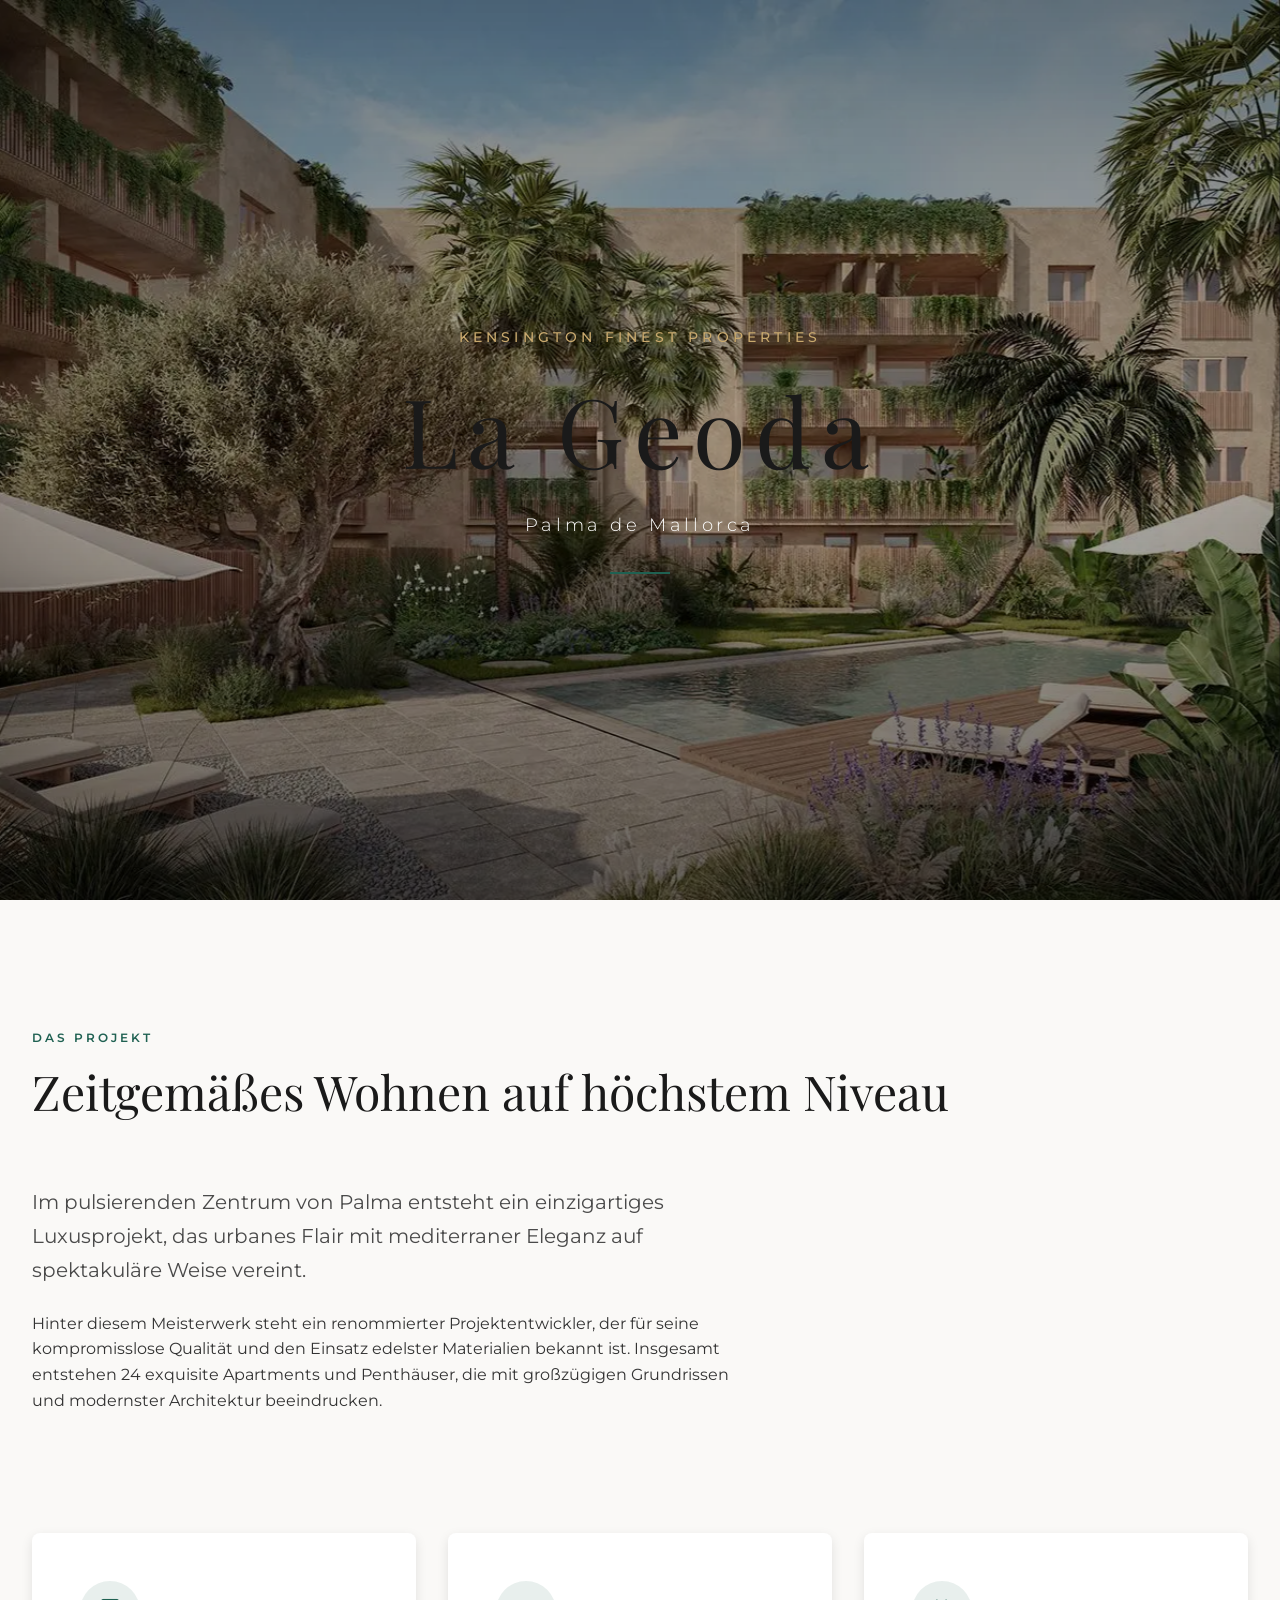
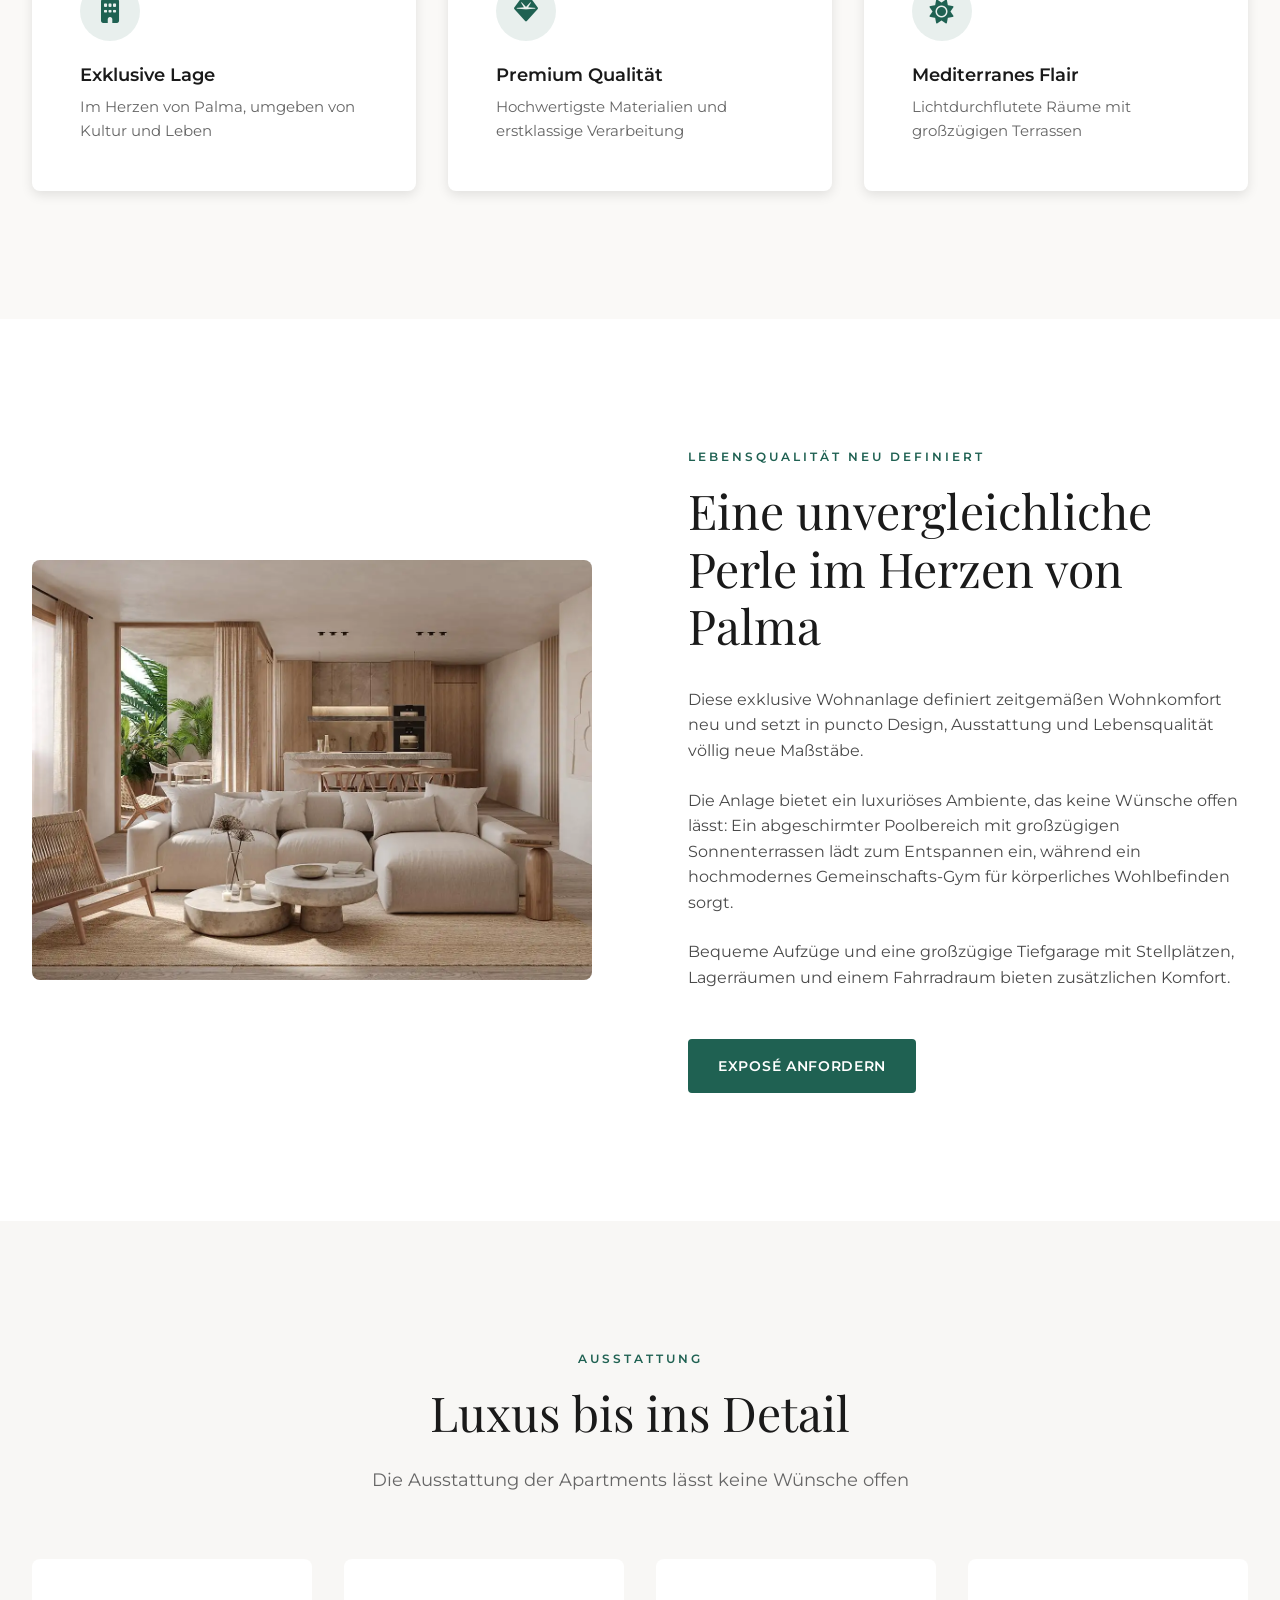
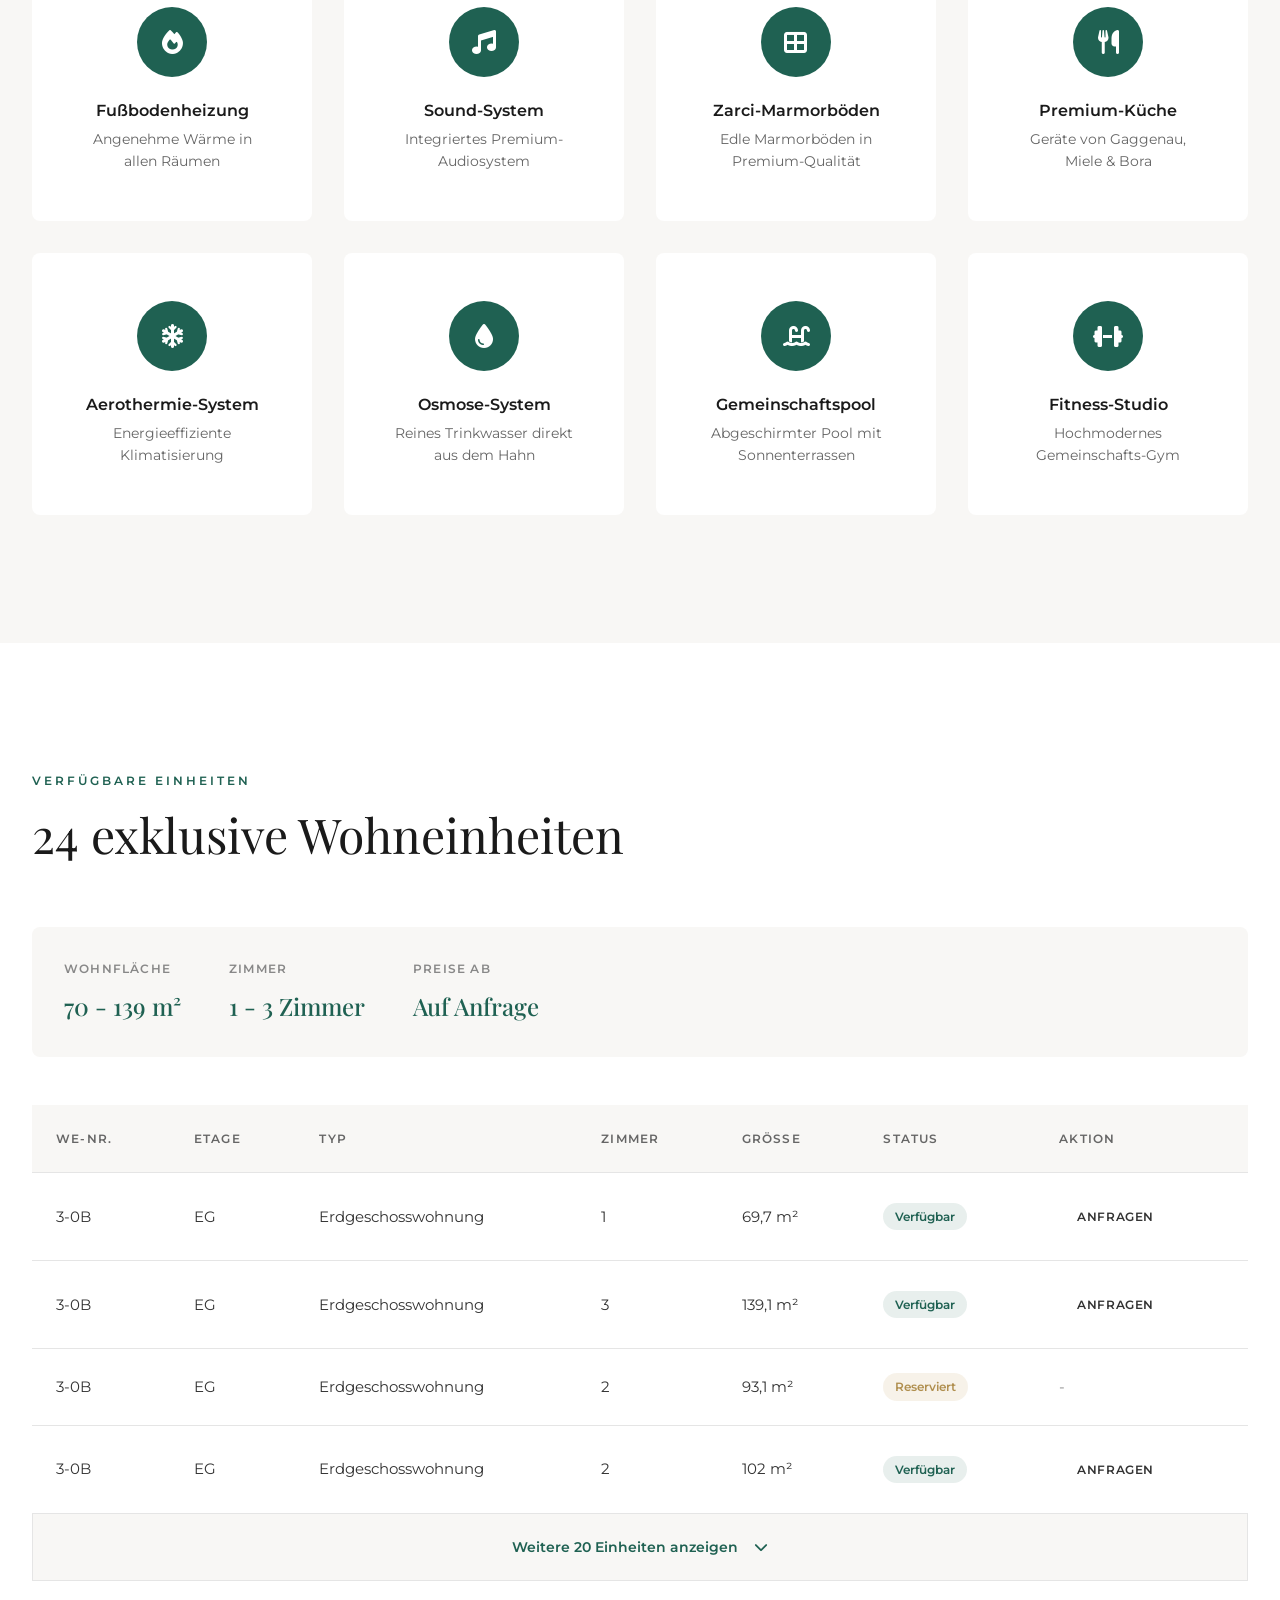
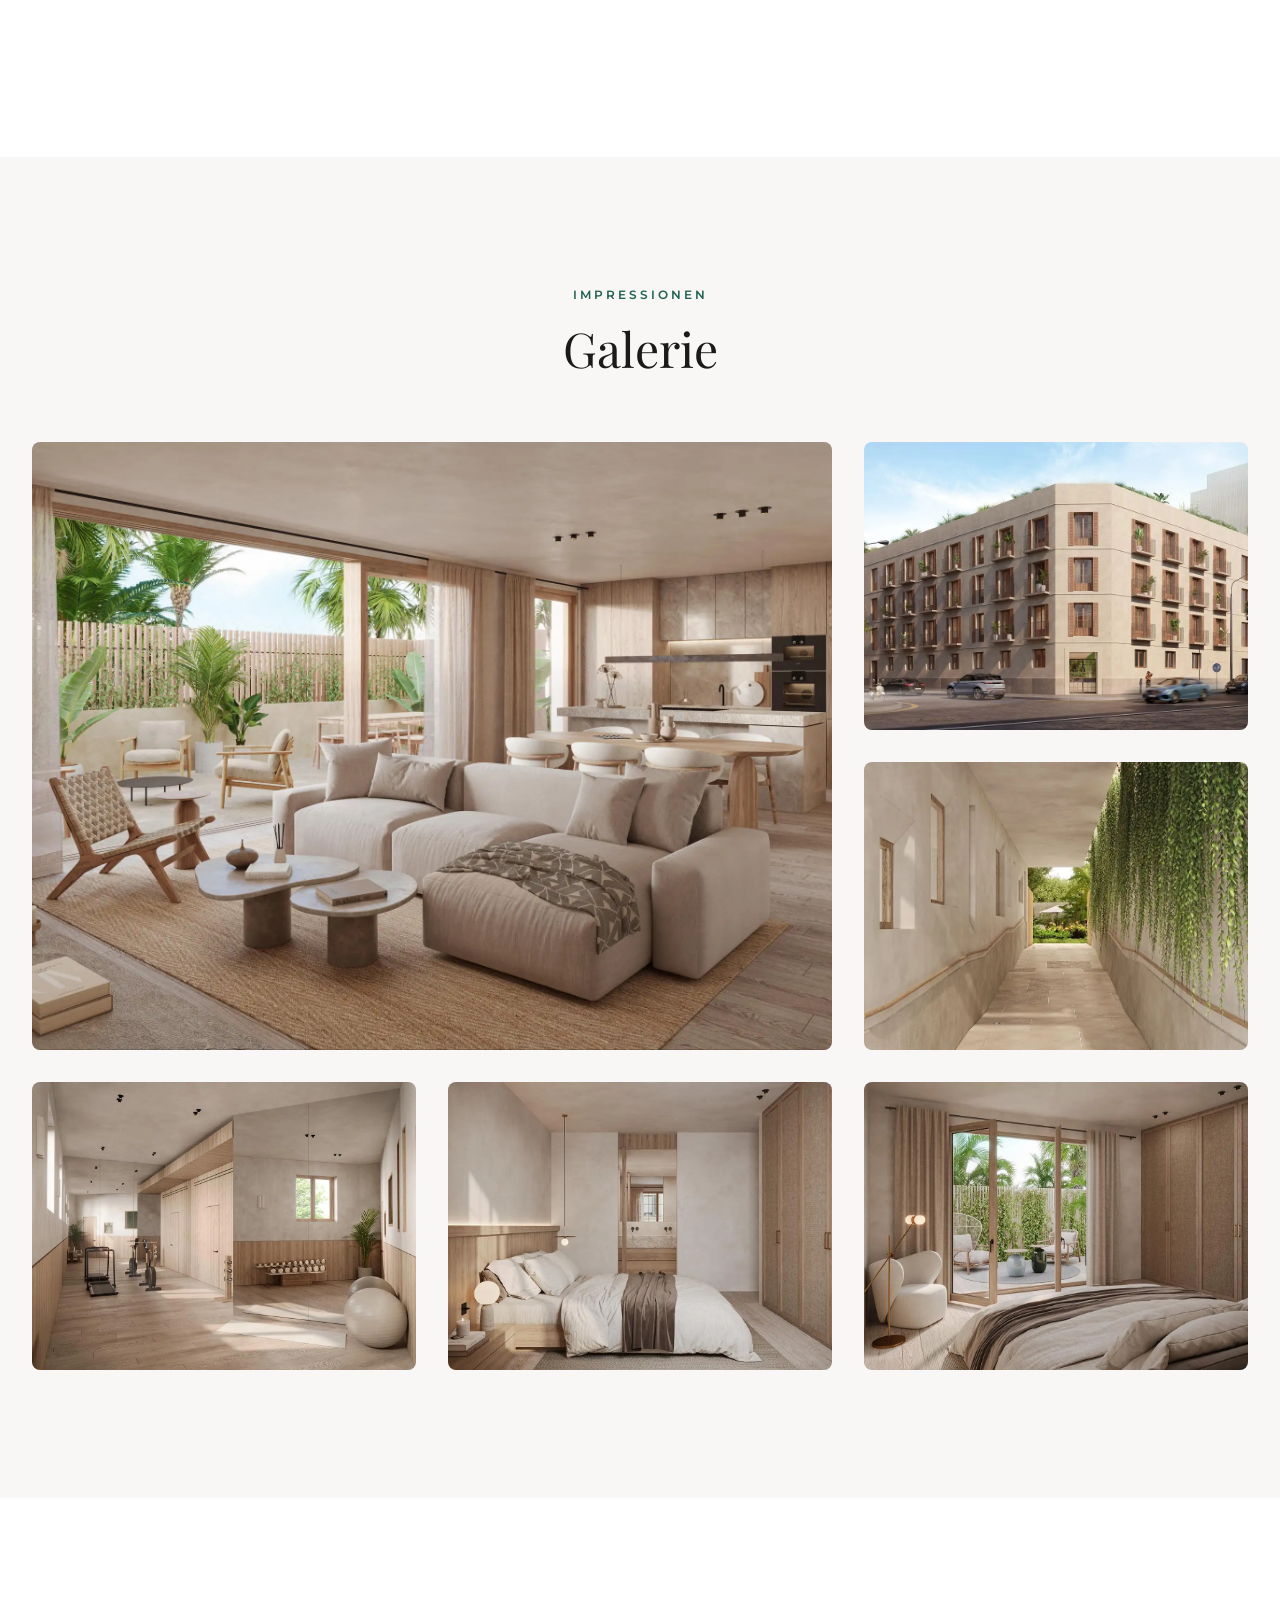
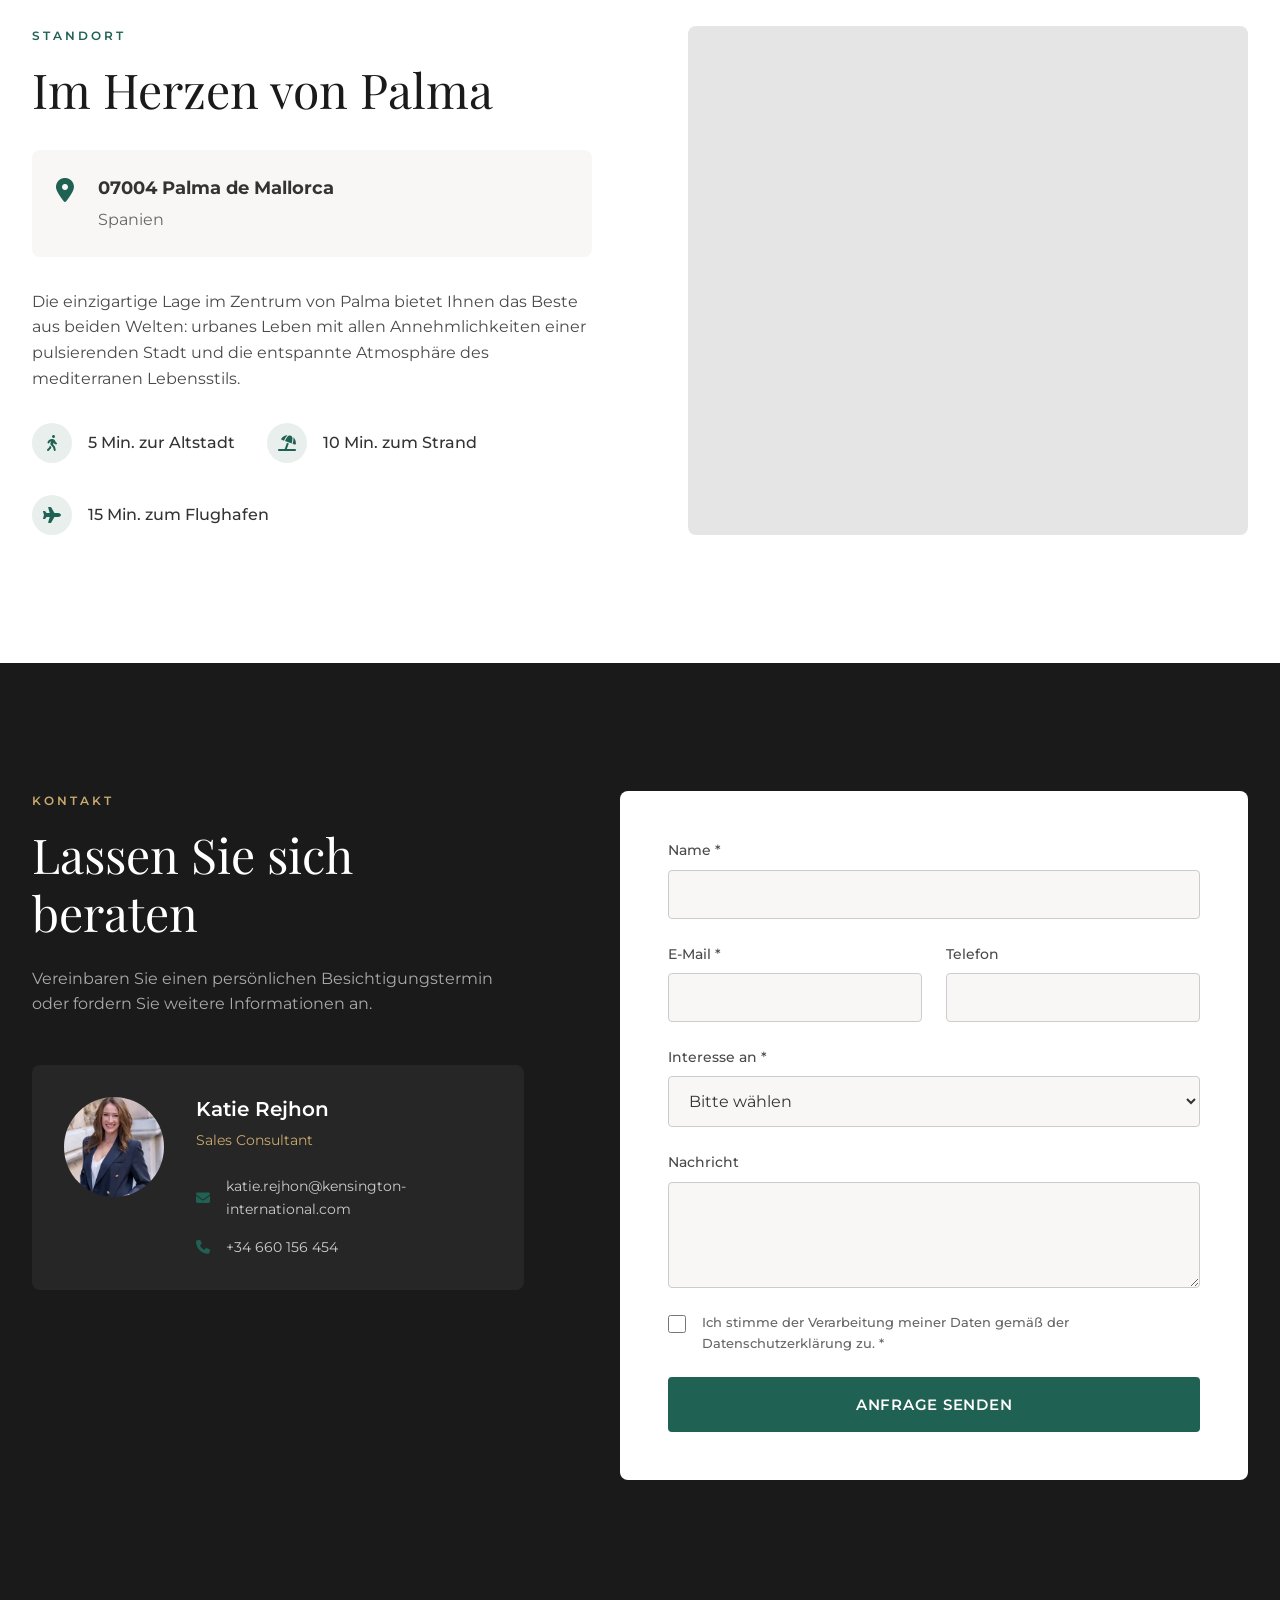
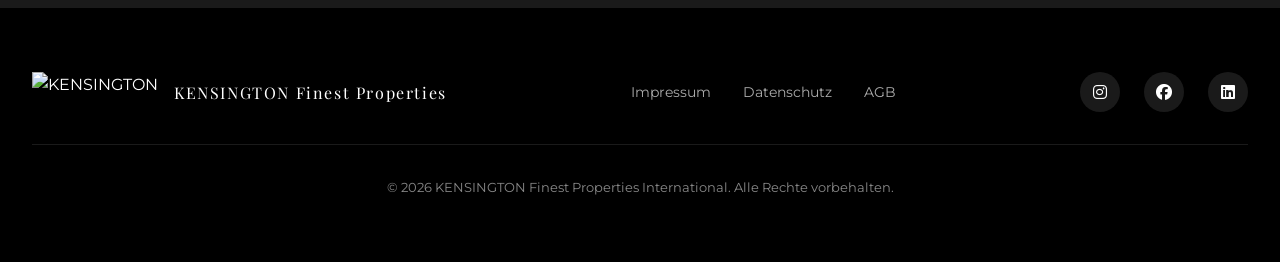
==== Templates/V1/index.html @ 3babe48f "Add .gitignore and landingpage templates - Add .gitignore for OS files, IDE settings, dependencies -" ====
<!DOCTYPE html>
<html lang="de">
<head>
    <meta charset="UTF-8">
    <meta name="viewport" content="width=device-width, initial-scale=1.0">
    <title>La Geoda | Luxus-Apartments in Palma - KENSINGTON Finest Properties</title>
    <meta name="description" content="Luxus-Apartment in exklusiver Neubauanlage - die verborgene Perle im Herzen von Palma. 24 exquisite Apartments und Penthäuser.">

    <!-- Fonts -->
    <link rel="preconnect" href="https://fonts.googleapis.com">
    <link rel="preconnect" href="https://fonts.gstatic.com" crossorigin>
    <link href="https://fonts.googleapis.com/css2?family=Playfair+Display:wght@400;500;600;700&family=Montserrat:wght@300;400;500;600;700&display=swap" rel="stylesheet">

    <!-- Icons -->
    <link rel="stylesheet" href="https://cdnjs.cloudflare.com/ajax/libs/font-awesome/6.4.0/css/all.min.css">

    <!-- Styles -->
    <link rel="stylesheet" href="assets/css/style.css">
</head>
<body>

    <!-- Splash Screen -->
    <div id="splash-screen" class="splash-screen">
        <div class="splash-content">
            <div class="splash-logo">
                <img src="assets/images/574e9e08-aa36-4155-af76-23bbbb8c76b6.webp" alt="La Geoda" class="splash-bg">
                <div class="splash-overlay"></div>
                <div class="splash-text">
                    <span class="splash-subtitle">KENSINGTON Finest Properties</span>
                    <h1 class="splash-title">La Geoda</h1>
                    <span class="splash-location">Palma de Mallorca</span>
                    <div class="splash-line"></div>
                </div>
            </div>
        </div>
    </div>

    <!-- Navigation -->
    <header class="header" id="header">
        <div class="header-inner">
            <div class="container">
                <div class="header-content">
                    <div class="logo">
                        <a href="#">
                            <img src="assets/images/logo.png" alt="KENSINGTON">
                        </a>
                    </div>
                    <nav class="nav-desktop">
                        <ul>
                            <li><a href="#das-projekt" class="nav-link">Das Projekt</a></li>
                            <li><a href="#beschreibung" class="nav-link">Beschreibung</a></li>
                            <li><a href="#ausstattung" class="nav-link">Ausstattung</a></li>
                            <li><a href="#einheiten" class="nav-link">Einheiten</a></li>
                            <li><a href="#galerie" class="nav-link">Galerie</a></li>
                            <li><a href="#lage" class="nav-link">Lage</a></li>
                        </ul>
                    </nav>
                    <div class="header-actions">
                        <a href="#kontakt" class="btn btn-primary">Kontakt aufnehmen</a>
                        <button class="menu-toggle" id="menu-toggle">
                            <span></span>
                            <span></span>
                        </button>
                    </div>
                </div>
            </div>
        </div>
    </header>

    <!-- Mobile Navigation -->
    <div class="nav-mobile" id="nav-mobile">
        <div class="nav-mobile-inner">
            <ul>
                <li><a href="#das-projekt" class="nav-link">Das Projekt</a></li>
                <li><a href="#beschreibung" class="nav-link">Beschreibung</a></li>
                <li><a href="#ausstattung" class="nav-link">Ausstattung</a></li>
                <li><a href="#einheiten" class="nav-link">Einheiten</a></li>
                <li><a href="#galerie" class="nav-link">Galerie</a></li>
                <li><a href="#lage" class="nav-link">Lage</a></li>
                <li><a href="#kontakt" class="nav-link btn-mobile">Kontakt aufnehmen</a></li>
            </ul>
        </div>
    </div>

    <!-- Hero Section -->
    <section class="hero" id="hero">
        <div class="hero-media">
            <img src="assets/images/574e9e08-aa36-4155-af76-23bbbb8c76b6.webp" alt="La Geoda Palma">
            <div class="hero-overlay"></div>
        </div>
        <div class="hero-content">
            <div class="container">
                <div class="hero-text">
                    <span class="hero-pretitle">Exklusive Neubauanlage</span>
                    <h1 class="hero-title">Luxus-Apartments im Herzen von Palma</h1>
                    <p class="hero-subtitle">Die verborgene Perle - 24 exquisite Wohneinheiten mit mediterranem Flair</p>
                    <div class="hero-stats">
                        <div class="stat">
                            <span class="stat-number">24</span>
                            <span class="stat-label">Einheiten</span>
                        </div>
                        <div class="stat">
                            <span class="stat-number">70-139</span>
                            <span class="stat-label">m² Wohnfläche</span>
                        </div>
                        <div class="stat">
                            <span class="stat-number">1-3</span>
                            <span class="stat-label">Zimmer</span>
                        </div>
                        <div class="stat">
                            <span class="stat-number">2026</span>
                            <span class="stat-label">Fertigstellung</span>
                        </div>
                    </div>
                    <div class="hero-cta">
                        <a href="#kontakt" class="btn btn-primary btn-large">Besichtigung anfragen</a>
                        <a href="#das-projekt" class="btn btn-outline btn-large">Mehr erfahren</a>
                    </div>
                </div>
            </div>
        </div>
        <div class="hero-scroll">
            <a href="#das-projekt">
                <span>Entdecken</span>
                <i class="fas fa-chevron-down"></i>
            </a>
        </div>
    </section>

    <!-- Main Content -->
    <main class="main">

        <!-- Das Projekt Section -->
        <section class="section section-project" id="das-projekt">
            <div class="container">
                <div class="section-header">
                    <span class="section-pretitle">Das Projekt</span>
                    <h2 class="section-title">Zeitgemäßes Wohnen auf höchstem Niveau</h2>
                </div>
                <div class="project-content">
                    <div class="project-text">
                        <p class="lead">Im pulsierenden Zentrum von Palma entsteht ein einzigartiges Luxusprojekt, das urbanes Flair mit mediterraner Eleganz auf spektakuläre Weise vereint.</p>
                        <p>Hinter diesem Meisterwerk steht ein renommierter Projektentwickler, der für seine kompromisslose Qualität und den Einsatz edelster Materialien bekannt ist. Insgesamt entstehen 24 exquisite Apartments und Penthäuser, die mit großzügigen Grundrissen und modernster Architektur beeindrucken.</p>
                    </div>
                    <div class="project-highlights">
                        <div class="highlight-card">
                            <div class="highlight-icon">
                                <i class="fas fa-building"></i>
                            </div>
                            <h3>Exklusive Lage</h3>
                            <p>Im Herzen von Palma, umgeben von Kultur und Leben</p>
                        </div>
                        <div class="highlight-card">
                            <div class="highlight-icon">
                                <i class="fas fa-gem"></i>
                            </div>
                            <h3>Premium Qualität</h3>
                            <p>Hochwertigste Materialien und erstklassige Verarbeitung</p>
                        </div>
                        <div class="highlight-card">
                            <div class="highlight-icon">
                                <i class="fas fa-sun"></i>
                            </div>
                            <h3>Mediterranes Flair</h3>
                            <p>Lichtdurchflutete Räume mit großzügigen Terrassen</p>
                        </div>
                    </div>
                </div>
            </div>
        </section>

        <!-- Beschreibung Section -->
        <section class="section section-description" id="beschreibung">
            <div class="container">
                <div class="description-grid">
                    <div class="description-image">
                        <img src="assets/images/96c79575-a2bd-4310-ae76-8cce0d395b23.webp" alt="La Geoda Interior">
                    </div>
                    <div class="description-content">
                        <span class="section-pretitle">Lebensqualität neu definiert</span>
                        <h2 class="section-title">Eine unvergleichliche Perle im Herzen von Palma</h2>
                        <div class="description-text">
                            <p>Diese exklusive Wohnanlage definiert zeitgemäßen Wohnkomfort neu und setzt in puncto Design, Ausstattung und Lebensqualität völlig neue Maßstäbe.</p>
                            <p>Die Anlage bietet ein luxuriöses Ambiente, das keine Wünsche offen lässt: Ein abgeschirmter Poolbereich mit großzügigen Sonnenterrassen lädt zum Entspannen ein, während ein hochmodernes Gemeinschafts-Gym für körperliches Wohlbefinden sorgt.</p>
                            <p>Bequeme Aufzüge und eine großzügige Tiefgarage mit Stellplätzen, Lagerräumen und einem Fahrradraum bieten zusätzlichen Komfort.</p>
                        </div>
                        <div class="description-cta">
                            <a href="#kontakt" class="btn btn-primary">Exposé anfordern</a>
                        </div>
                    </div>
                </div>
            </div>
        </section>

        <!-- Ausstattung Section -->
        <section class="section section-features" id="ausstattung">
            <div class="container">
                <div class="section-header section-header-center">
                    <span class="section-pretitle">Ausstattung</span>
                    <h2 class="section-title">Luxus bis ins Detail</h2>
                    <p class="section-subtitle">Die Ausstattung der Apartments lässt keine Wünsche offen</p>
                </div>
                <div class="features-grid">
                    <div class="feature-item">
                        <div class="feature-icon">
                            <i class="fas fa-fire"></i>
                        </div>
                        <h3>Fußbodenheizung</h3>
                        <p>Angenehme Wärme in allen Räumen</p>
                    </div>
                    <div class="feature-item">
                        <div class="feature-icon">
                            <i class="fas fa-music"></i>
                        </div>
                        <h3>Sound-System</h3>
                        <p>Integriertes Premium-Audiosystem</p>
                    </div>
                    <div class="feature-item">
                        <div class="feature-icon">
                            <i class="fas fa-th-large"></i>
                        </div>
                        <h3>Zarci-Marmorböden</h3>
                        <p>Edle Marmorböden in Premium-Qualität</p>
                    </div>
                    <div class="feature-item">
                        <div class="feature-icon">
                            <i class="fas fa-utensils"></i>
                        </div>
                        <h3>Premium-Küche</h3>
                        <p>Geräte von Gaggenau, Miele & Bora</p>
                    </div>
                    <div class="feature-item">
                        <div class="feature-icon">
                            <i class="fas fa-snowflake"></i>
                        </div>
                        <h3>Aerothermie-System</h3>
                        <p>Energieeffiziente Klimatisierung</p>
                    </div>
                    <div class="feature-item">
                        <div class="feature-icon">
                            <i class="fas fa-tint"></i>
                        </div>
                        <h3>Osmose-System</h3>
                        <p>Reines Trinkwasser direkt aus dem Hahn</p>
                    </div>
                    <div class="feature-item">
                        <div class="feature-icon">
                            <i class="fas fa-swimming-pool"></i>
                        </div>
                        <h3>Gemeinschaftspool</h3>
                        <p>Abgeschirmter Pool mit Sonnenterrassen</p>
                    </div>
                    <div class="feature-item">
                        <div class="feature-icon">
                            <i class="fas fa-dumbbell"></i>
                        </div>
                        <h3>Fitness-Studio</h3>
                        <p>Hochmodernes Gemeinschafts-Gym</p>
                    </div>
                </div>
            </div>
        </section>

        <!-- Einheiten Section -->
        <section class="section section-units" id="einheiten">
            <div class="container">
                <div class="section-header">
                    <span class="section-pretitle">Verfügbare Einheiten</span>
                    <h2 class="section-title">24 exklusive Wohneinheiten</h2>
                </div>
                <div class="units-info">
                    <div class="units-summary">
                        <div class="summary-item">
                            <span class="summary-label">Wohnfläche</span>
                            <span class="summary-value">70 - 139 m²</span>
                        </div>
                        <div class="summary-item">
                            <span class="summary-label">Zimmer</span>
                            <span class="summary-value">1 - 3 Zimmer</span>
                        </div>
                        <div class="summary-item">
                            <span class="summary-label">Preise ab</span>
                            <span class="summary-value">Auf Anfrage</span>
                        </div>
                    </div>
                </div>
                <div class="units-table-wrapper">
                    <table class="units-table">
                        <thead>
                            <tr>
                                <th>WE-Nr.</th>
                                <th>Etage</th>
                                <th>Typ</th>
                                <th>Zimmer</th>
                                <th>Größe</th>
                                <th>Status</th>
                                <th>Aktion</th>
                            </tr>
                        </thead>
                        <tbody>
                            <!-- Erste 4 Einheiten (immer sichtbar) -->
                            <tr>
                                <td data-label="WE-Nr.">3-0B</td>
                                <td data-label="Etage">EG</td>
                                <td data-label="Typ">Erdgeschosswohnung</td>
                                <td data-label="Zimmer">1</td>
                                <td data-label="Größe">69,7 m²</td>
                                <td data-label="Status"><span class="status status-available">Verfügbar</span></td>
                                <td><a href="#kontakt" class="btn btn-small">Anfragen</a></td>
                            </tr>
                            <tr>
                                <td data-label="WE-Nr.">3-0B</td>
                                <td data-label="Etage">EG</td>
                                <td data-label="Typ">Erdgeschosswohnung</td>
                                <td data-label="Zimmer">3</td>
                                <td data-label="Größe">139,1 m²</td>
                                <td data-label="Status"><span class="status status-available">Verfügbar</span></td>
                                <td><a href="#kontakt" class="btn btn-small">Anfragen</a></td>
                            </tr>
                            <tr>
                                <td data-label="WE-Nr.">3-0B</td>
                                <td data-label="Etage">EG</td>
                                <td data-label="Typ">Erdgeschosswohnung</td>
                                <td data-label="Zimmer">2</td>
                                <td data-label="Größe">93,1 m²</td>
                                <td data-label="Status"><span class="status status-reserved">Reserviert</span></td>
                                <td><span class="text-muted">-</span></td>
                            </tr>
                            <tr>
                                <td data-label="WE-Nr.">3-0B</td>
                                <td data-label="Etage">EG</td>
                                <td data-label="Typ">Erdgeschosswohnung</td>
                                <td data-label="Zimmer">2</td>
                                <td data-label="Größe">102 m²</td>
                                <td data-label="Status"><span class="status status-available">Verfügbar</span></td>
                                <td><a href="#kontakt" class="btn btn-small">Anfragen</a></td>
                            </tr>
                        </tbody>
                    </table>

                    <!-- Akkordeon Button -->
                    <button class="units-accordion-toggle" id="units-toggle">
                        <span class="toggle-text">Weitere 20 Einheiten anzeigen</span>
                        <i class="fas fa-chevron-down"></i>
                    </button>

                    <!-- Versteckte Einheiten -->
                    <div class="units-accordion-content" id="units-hidden">
                        <table class="units-table units-table-continued">
                            <tbody>
                                <tr>
                                    <td data-label="WE-Nr.">3-0B</td>
                                    <td data-label="Etage">EG</td>
                                    <td data-label="Typ">Erdgeschosswohnung</td>
                                    <td data-label="Zimmer">3</td>
                                    <td data-label="Größe">135,6 m²</td>
                                    <td data-label="Status"><span class="status status-reserved">Reserviert</span></td>
                                    <td><span class="text-muted">-</span></td>
                                </tr>
                                <!-- 1. Obergeschoss -->
                                <tr>
                                    <td data-label="WE-Nr.">2-1A</td>
                                    <td data-label="Etage">1. OG</td>
                                    <td data-label="Typ">Etagenwohnung</td>
                                    <td data-label="Zimmer">2</td>
                                    <td data-label="Größe">79,4 m²</td>
                                    <td data-label="Status"><span class="status status-reserved">Reserviert</span></td>
                                    <td><span class="text-muted">-</span></td>
                                </tr>
                                <tr>
                                    <td data-label="WE-Nr.">1-1A</td>
                                    <td data-label="Etage">1. OG</td>
                                    <td data-label="Typ">Etagenwohnung</td>
                                    <td data-label="Zimmer">3</td>
                                    <td data-label="Größe">128,7 m²</td>
                                    <td data-label="Status"><span class="status status-available">Verfügbar</span></td>
                                    <td><a href="#kontakt" class="btn btn-small">Anfragen</a></td>
                                </tr>
                                <tr>
                                    <td data-label="WE-Nr.">1-1B</td>
                                    <td data-label="Etage">1. OG</td>
                                    <td data-label="Typ">Etagenwohnung</td>
                                    <td data-label="Zimmer">2</td>
                                    <td data-label="Größe">96,2 m²</td>
                                    <td data-label="Status"><span class="status status-reserved">Reserviert</span></td>
                                    <td><span class="text-muted">-</span></td>
                                </tr>
                                <tr>
                                    <td data-label="WE-Nr.">2-1B</td>
                                    <td data-label="Etage">1. OG</td>
                                    <td data-label="Typ">Etagenwohnung</td>
                                    <td data-label="Zimmer">2</td>
                                    <td data-label="Größe">89,6 m²</td>
                                    <td data-label="Status"><span class="status status-available">Verfügbar</span></td>
                                    <td><a href="#kontakt" class="btn btn-small">Anfragen</a></td>
                                </tr>
                                <tr>
                                    <td data-label="WE-Nr.">2-1C</td>
                                    <td data-label="Etage">1. OG</td>
                                    <td data-label="Typ">Etagenwohnung</td>
                                    <td data-label="Zimmer">1</td>
                                    <td data-label="Größe">69,6 m²</td>
                                    <td data-label="Status"><span class="status status-reserved">Reserviert</span></td>
                                    <td><span class="text-muted">-</span></td>
                                </tr>
                                <tr>
                                    <td data-label="WE-Nr.">3-1B</td>
                                    <td data-label="Etage">1. OG</td>
                                    <td data-label="Typ">Etagenwohnung</td>
                                    <td data-label="Zimmer">2</td>
                                    <td data-label="Größe">93,8 m²</td>
                                    <td data-label="Status"><span class="status status-reserved">Reserviert</span></td>
                                    <td><span class="text-muted">-</span></td>
                                </tr>
                                <tr>
                                    <td data-label="WE-Nr.">3-1A</td>
                                    <td data-label="Etage">1. OG</td>
                                    <td data-label="Typ">Etagenwohnung</td>
                                    <td data-label="Zimmer">2</td>
                                    <td data-label="Größe">111,8 m²</td>
                                    <td data-label="Status"><span class="status status-available">Verfügbar</span></td>
                                    <td><a href="#kontakt" class="btn btn-small">Anfragen</a></td>
                                </tr>
                                <!-- 2. Obergeschoss -->
                                <tr>
                                    <td data-label="WE-Nr.">2-2A</td>
                                    <td data-label="Etage">2. OG</td>
                                    <td data-label="Typ">Etagenwohnung</td>
                                    <td data-label="Zimmer">3</td>
                                    <td data-label="Größe">124,3 m²</td>
                                    <td data-label="Status"><span class="status status-available">Verfügbar</span></td>
                                    <td><a href="#kontakt" class="btn btn-small">Anfragen</a></td>
                                </tr>
                                <tr>
                                    <td data-label="WE-Nr.">1-2A</td>
                                    <td data-label="Etage">2. OG</td>
                                    <td data-label="Typ">Etagenwohnung</td>
                                    <td data-label="Zimmer">3</td>
                                    <td data-label="Größe">128,7 m²</td>
                                    <td data-label="Status"><span class="status status-available">Verfügbar</span></td>
                                    <td><a href="#kontakt" class="btn btn-small">Anfragen</a></td>
                                </tr>
                                <tr>
                                    <td data-label="WE-Nr.">1-2B</td>
                                    <td data-label="Etage">2. OG</td>
                                    <td data-label="Typ">Etagenwohnung</td>
                                    <td data-label="Zimmer">2</td>
                                    <td data-label="Größe">95,9 m²</td>
                                    <td data-label="Status"><span class="status status-available">Verfügbar</span></td>
                                    <td><a href="#kontakt" class="btn btn-small">Anfragen</a></td>
                                </tr>
                                <tr>
                                    <td data-label="WE-Nr.">2-2B</td>
                                    <td data-label="Etage">2. OG</td>
                                    <td data-label="Typ">Etagenwohnung</td>
                                    <td data-label="Zimmer">2</td>
                                    <td data-label="Größe">94,3 m²</td>
                                    <td data-label="Status"><span class="status status-available">Verfügbar</span></td>
                                    <td><a href="#kontakt" class="btn btn-small">Anfragen</a></td>
                                </tr>
                                <tr>
                                    <td data-label="WE-Nr.">3-2A</td>
                                    <td data-label="Etage">2. OG</td>
                                    <td data-label="Typ">Etagenwohnung</td>
                                    <td data-label="Zimmer">3</td>
                                    <td data-label="Größe">113,9 m²</td>
                                    <td data-label="Status"><span class="status status-available">Verfügbar</span></td>
                                    <td><a href="#kontakt" class="btn btn-small">Anfragen</a></td>
                                </tr>
                                <tr>
                                    <td data-label="WE-Nr.">3-2B</td>
                                    <td data-label="Etage">2. OG</td>
                                    <td data-label="Typ">Etagenwohnung</td>
                                    <td data-label="Zimmer">2</td>
                                    <td data-label="Größe">111,8 m²</td>
                                    <td data-label="Status"><span class="status status-available">Verfügbar</span></td>
                                    <td><a href="#kontakt" class="btn btn-small">Anfragen</a></td>
                                </tr>
                                <!-- 3. Obergeschoss (Penthouses) -->
                                <tr>
                                    <td data-label="WE-Nr.">1-3A</td>
                                    <td data-label="Etage">3. OG</td>
                                    <td data-label="Typ">Penthouse</td>
                                    <td data-label="Zimmer">3</td>
                                    <td data-label="Größe">128,7 m²</td>
                                    <td data-label="Status"><span class="status status-available">Verfügbar</span></td>
                                    <td><a href="#kontakt" class="btn btn-small">Anfragen</a></td>
                                </tr>
                                <tr>
                                    <td data-label="WE-Nr.">1-3B</td>
                                    <td data-label="Etage">3. OG</td>
                                    <td data-label="Typ">Penthouse</td>
                                    <td data-label="Zimmer">2</td>
                                    <td data-label="Größe">95,9 m²</td>
                                    <td data-label="Status"><span class="status status-reserved">Reserviert</span></td>
                                    <td><span class="text-muted">-</span></td>
                                </tr>
                                <tr>
                                    <td data-label="WE-Nr.">2-3A</td>
                                    <td data-label="Etage">3. OG</td>
                                    <td data-label="Typ">Penthouse</td>
                                    <td data-label="Zimmer">3</td>
                                    <td data-label="Größe">123,9 m²</td>
                                    <td data-label="Status"><span class="status status-available">Verfügbar</span></td>
                                    <td><a href="#kontakt" class="btn btn-small">Anfragen</a></td>
                                </tr>
                                <tr>
                                    <td data-label="WE-Nr.">2-3B</td>
                                    <td data-label="Etage">3. OG</td>
                                    <td data-label="Typ">Penthouse</td>
                                    <td data-label="Zimmer">2</td>
                                    <td data-label="Größe">94,3 m²</td>
                                    <td data-label="Status"><span class="status status-available">Verfügbar</span></td>
                                    <td><a href="#kontakt" class="btn btn-small">Anfragen</a></td>
                                </tr>
                                <tr>
                                    <td data-label="WE-Nr.">2-3B</td>
                                    <td data-label="Etage">3. OG</td>
                                    <td data-label="Typ">Penthouse</td>
                                    <td data-label="Zimmer">3</td>
                                    <td data-label="Größe">113,9 m²</td>
                                    <td data-label="Status"><span class="status status-available">Verfügbar</span></td>
                                    <td><a href="#kontakt" class="btn btn-small">Anfragen</a></td>
                                </tr>
                                <tr>
                                    <td data-label="WE-Nr.">3-3B</td>
                                    <td data-label="Etage">3. OG</td>
                                    <td data-label="Typ">Penthouse</td>
                                    <td data-label="Zimmer">2</td>
                                    <td data-label="Größe">111,8 m²</td>
                                    <td data-label="Status"><span class="status status-available">Verfügbar</span></td>
                                    <td><a href="#kontakt" class="btn btn-small">Anfragen</a></td>
                                </tr>
                            </tbody>
                        </table>
                    </div>
                </div>
            </div>
        </section>

        <!-- Galerie Section -->
        <section class="section section-gallery" id="galerie">
            <div class="container">
                <div class="section-header section-header-center">
                    <span class="section-pretitle">Impressionen</span>
                    <h2 class="section-title">Galerie</h2>
                </div>
                <div class="gallery-grid">
                    <div class="gallery-item gallery-item-large">
                        <img src="assets/images/bbaf6709-9d12-4c4e-a421-27f532b05198.webp" alt="La Geoda Exterior">
                    </div>
                    <div class="gallery-item">
                        <img src="assets/images/59ee0075-1102-45aa-ac44-0054a0910b21.webp" alt="La Geoda Pool">
                    </div>
                    <div class="gallery-item">
                        <img src="assets/images/945e85ed-f9fb-4e3e-bc7f-6ff626200986.webp" alt="La Geoda Interior">
                    </div>
                    <div class="gallery-item">
                        <img src="assets/images/28d1247a-7699-4e34-8ce2-b7bbb69666e1.webp" alt="La Geoda Terrace">
                    </div>
                    <div class="gallery-item">
                        <img src="assets/images/2b6ff5fc-a0c6-4dcf-b616-a8f6f7a312cd.webp" alt="La Geoda Living">
                    </div>
                    <div class="gallery-item">
                        <img src="assets/images/fdd0e89c-343d-4f8a-b94e-4c72de3a5af0.webp" alt="La Geoda Kitchen">
                    </div>
                </div>
            </div>
        </section>

        <!-- Lage Section -->
        <section class="section section-location" id="lage">
            <div class="container">
                <div class="location-grid">
                    <div class="location-content">
                        <span class="section-pretitle">Standort</span>
                        <h2 class="section-title">Im Herzen von Palma</h2>
                        <div class="location-address">
                            <i class="fas fa-map-marker-alt"></i>
                            <div>
                                <strong>07004 Palma de Mallorca</strong>
                                <span>Spanien</span>
                            </div>
                        </div>
                        <div class="location-text">
                            <p>Die einzigartige Lage im Zentrum von Palma bietet Ihnen das Beste aus beiden Welten: urbanes Leben mit allen Annehmlichkeiten einer pulsierenden Stadt und die entspannte Atmosphäre des mediterranen Lebensstils.</p>
                        </div>
                        <div class="location-features">
                            <div class="location-feature">
                                <i class="fas fa-walking"></i>
                                <span>5 Min. zur Altstadt</span>
                            </div>
                            <div class="location-feature">
                                <i class="fas fa-umbrella-beach"></i>
                                <span>10 Min. zum Strand</span>
                            </div>
                            <div class="location-feature">
                                <i class="fas fa-plane"></i>
                                <span>15 Min. zum Flughafen</span>
                            </div>
                        </div>
                    </div>
                    <div class="location-map">
                        <div class="map-placeholder">
                            <iframe
                                src="https://www.google.com/maps/embed?pb=!1m18!1m12!1m3!1d12234.169566702744!2d2.6450!3d39.5696!2m3!1f0!2f0!3f0!3m2!1i1024!2i768!4f13.1!3m3!1m2!1s0x1297926dbce4c4a3%3A0x400eef17f32ae90!2s07004%20Palma%2C%20Balearische%20Inseln%2C%20Spanien!5e0!3m2!1sde!2sde!4v1234567890"
                                width="100%"
                                height="100%"
                                style="border:0;"
                                allowfullscreen=""
                                loading="lazy"
                                referrerpolicy="no-referrer-when-downgrade">
                            </iframe>
                        </div>
                    </div>
                </div>
            </div>
        </section>

        <!-- Kontakt Section -->
        <section class="section section-contact" id="kontakt">
            <div class="container">
                <div class="contact-grid">
                    <div class="contact-info">
                        <span class="section-pretitle">Kontakt</span>
                        <h2 class="section-title">Lassen Sie sich beraten</h2>
                        <p class="contact-intro">Vereinbaren Sie einen persönlichen Besichtigungstermin oder fordern Sie weitere Informationen an.</p>

                        <div class="contact-person">
                            <div class="person-image">
                                <img src="assets/images/Profile_pic_Katie_new_11.25.webp" alt="Katie Rejhon">
                            </div>
                            <div class="person-details">
                                <h3>Katie Rejhon</h3>
                                <span class="person-title">Sales Consultant</span>
                                <div class="person-contact">
                                    <a href="mailto:katie.rejhon@kensington-international.com">
                                        <i class="fas fa-envelope"></i>
                                        katie.rejhon@kensington-international.com
                                    </a>
                                    <a href="tel:+34660156454">
                                        <i class="fas fa-phone"></i>
                                        +34 660 156 454
                                    </a>
                                </div>
                            </div>
                        </div>
                    </div>

                    <div class="contact-form-wrapper">
                        <form class="contact-form" id="contact-form">
                            <div class="form-group">
                                <label for="name">Name *</label>
                                <input type="text" id="name" name="name" required>
                            </div>
                            <div class="form-row">
                                <div class="form-group">
                                    <label for="email">E-Mail *</label>
                                    <input type="email" id="email" name="email" required>
                                </div>
                                <div class="form-group">
                                    <label for="phone">Telefon</label>
                                    <input type="tel" id="phone" name="phone">
                                </div>
                            </div>
                            <div class="form-group">
                                <label for="interest">Interesse an *</label>
                                <select id="interest" name="interest" required>
                                    <option value="">Bitte wählen</option>
                                    <option value="besichtigung">Besichtigungstermin</option>
                                    <option value="expose">Exposé zusenden</option>
                                    <option value="beratung">Beratungsgespräch</option>
                                    <option value="sonstiges">Sonstiges</option>
                                </select>
                            </div>
                            <div class="form-group">
                                <label for="message">Nachricht</label>
                                <textarea id="message" name="message" rows="4"></textarea>
                            </div>
                            <div class="form-group form-checkbox">
                                <input type="checkbox" id="privacy" name="privacy" required>
                                <label for="privacy">Ich stimme der Verarbeitung meiner Daten gemäß der Datenschutzerklärung zu. *</label>
                            </div>
                            <button type="submit" class="btn btn-primary btn-large btn-full">Anfrage senden</button>
                        </form>
                    </div>
                </div>
            </div>
        </section>

    </main>

    <!-- Footer -->
    <footer class="footer">
        <div class="container">
            <div class="footer-content">
                <div class="footer-brand">
                    <img src="https://images.propstack.de/photos/4C1wDMz2cEtn97XsF3sRr1X5/favicon/4C1wDMz2cEtn97XsF3sRr1X5/bildmarke.png" alt="KENSINGTON">
                    <span>KENSINGTON Finest Properties</span>
                </div>
                <div class="footer-links">
                    <a href="#">Impressum</a>
                    <a href="#">Datenschutz</a>
                    <a href="#">AGB</a>
                </div>
                <div class="footer-social">
                    <a href="#"><i class="fab fa-instagram"></i></a>
                    <a href="#"><i class="fab fa-facebook"></i></a>
                    <a href="#"><i class="fab fa-linkedin"></i></a>
                </div>
            </div>
            <div class="footer-bottom">
                <p>&copy; 2026 KENSINGTON Finest Properties International. Alle Rechte vorbehalten.</p>
            </div>
        </div>
    </footer>

    <!-- Scripts -->
    <script src="assets/js/main.js"></script>
</body>
</html>
---- Templates/V1/assets/css/style.css ----
/* =====================================================
   LA GEODA - KENSINGTON FINEST PROPERTIES
   Landing Page Styles - V1
   ===================================================== */

/* =====================================================
   CSS Variables / Kensington Brand Colors
   ===================================================== */
:root {
    /* Primary Brand Colors */
    --color-primary: #1f6152;
    --color-primary-light: #2a7a68;
    --color-primary-dark: #164a3e;
    --color-primary-rgb: 31, 97, 82;

    /* Accent Colors */
    --color-accent: #c9a96e;
    --color-accent-light: #d4bc8a;
    --color-accent-dark: #b08f4f;

    /* Neutral Colors */
    --color-white: #ffffff;
    --color-black: #000000;
    --color-dark: #1a1a1a;
    --color-gray-900: #212121;
    --color-gray-800: #333333;
    --color-gray-700: #4a4a4a;
    --color-gray-600: #666666;
    --color-gray-500: #888888;
    --color-gray-400: #aaaaaa;
    --color-gray-300: #cccccc;
    --color-gray-200: #e5e5e5;
    --color-gray-100: #f5f5f5;

    /* Background Colors */
    --bg-light: #f8f7f5;
    --bg-cream: #faf9f7;
    --bg-dark: #1a1a1a;

    /* Typography */
    --font-heading: 'Playfair Display', Georgia, serif;
    --font-body: 'Montserrat', -apple-system, BlinkMacSystemFont, 'Segoe UI', sans-serif;

    /* Spacing */
    --space-xs: 0.5rem;
    --space-sm: 1rem;
    --space-md: 1.5rem;
    --space-lg: 2rem;
    --space-xl: 3rem;
    --space-2xl: 4rem;
    --space-3xl: 6rem;
    --space-4xl: 8rem;

    /* Transitions */
    --transition-fast: 0.2s ease;
    --transition-base: 0.3s ease;
    --transition-slow: 0.5s ease;

    /* Border Radius */
    --radius-sm: 4px;
    --radius-md: 8px;
    --radius-lg: 16px;
    --radius-full: 9999px;

    /* Shadows */
    --shadow-sm: 0 2px 4px rgba(0, 0, 0, 0.05);
    --shadow-md: 0 4px 12px rgba(0, 0, 0, 0.1);
    --shadow-lg: 0 8px 24px rgba(0, 0, 0, 0.12);
    --shadow-xl: 0 16px 48px rgba(0, 0, 0, 0.15);
}

/* =====================================================
   Reset & Base Styles
   ===================================================== */
*, *::before, *::after {
    box-sizing: border-box;
    margin: 0;
    padding: 0;
}

html {
    scroll-behavior: smooth;
    font-size: 16px;
}

body {
    font-family: var(--font-body);
    font-weight: 400;
    line-height: 1.6;
    color: var(--color-gray-800);
    background-color: var(--color-white);
    -webkit-font-smoothing: antialiased;
    -moz-osx-font-smoothing: grayscale;
    overflow-x: hidden;
}

body.no-scroll {
    overflow: hidden;
}

img {
    max-width: 100%;
    height: auto;
    display: block;
}

a {
    color: inherit;
    text-decoration: none;
    transition: var(--transition-base);
}

ul, ol {
    list-style: none;
}

h1, h2, h3, h4, h5, h6 {
    font-family: var(--font-heading);
    font-weight: 500;
    line-height: 1.2;
    color: var(--color-dark);
}

/* =====================================================
   Utility Classes
   ===================================================== */
.container {
    width: 100%;
    max-width: 1280px;
    margin: 0 auto;
    padding: 0 var(--space-lg);
}

.text-muted {
    color: var(--color-gray-500);
}

.lead {
    font-size: 1.25rem;
    line-height: 1.7;
    color: var(--color-gray-700);
}

/* =====================================================
   Splash Screen
   ===================================================== */
.splash-screen {
    position: fixed;
    top: 0;
    left: 0;
    width: 100%;
    height: 100vh;
    z-index: 10000;
    display: flex;
    align-items: center;
    justify-content: center;
    background-color: var(--color-dark);
    transition: opacity 0.8s ease, visibility 0.8s ease;
}

.splash-screen.hidden {
    opacity: 0;
    visibility: hidden;
    pointer-events: none;
}

.splash-content {
    width: 100%;
    height: 100%;
}

.splash-logo {
    position: relative;
    width: 100%;
    height: 100%;
    display: flex;
    align-items: center;
    justify-content: center;
}

.splash-bg {
    position: absolute;
    top: 0;
    left: 0;
    width: 100%;
    height: 100%;
    object-fit: cover;
    opacity: 0;
    transform: scale(1.1);
    animation: splashBgIn 1.5s ease forwards;
    animation-delay: 0.3s;
}

.splash-overlay {
    position: absolute;
    top: 0;
    left: 0;
    width: 100%;
    height: 100%;
    background: linear-gradient(
        to bottom,
        rgba(0, 0, 0, 0.5) 0%,
        rgba(0, 0, 0, 0.3) 50%,
        rgba(0, 0, 0, 0.6) 100%
    );
}

.splash-text {
    position: relative;
    z-index: 10;
    text-align: center;
    color: var(--color-white);
}

.splash-subtitle {
    display: block;
    font-size: 0.875rem;
    font-weight: 500;
    letter-spacing: 0.3em;
    text-transform: uppercase;
    opacity: 0;
    transform: translateY(20px);
    animation: fadeInUp 0.8s ease forwards;
    animation-delay: 0.8s;
    color: var(--color-accent);
}

.splash-title {
    font-family: var(--font-heading);
    font-size: clamp(3rem, 10vw, 6rem);
    font-weight: 400;
    letter-spacing: 0.1em;
    margin: var(--space-md) 0;
    opacity: 0;
    transform: translateY(30px);
    animation: fadeInUp 1s ease forwards;
    animation-delay: 1s;
}

.splash-location {
    display: block;
    font-size: 1.125rem;
    font-weight: 300;
    letter-spacing: 0.2em;
    opacity: 0;
    transform: translateY(20px);
    animation: fadeInUp 0.8s ease forwards;
    animation-delay: 1.2s;
}

.splash-line {
    width: 60px;
    height: 2px;
    background-color: var(--color-primary);
    margin: var(--space-lg) auto 0;
    opacity: 0;
    transform: scaleX(0);
    animation: lineExpand 0.8s ease forwards;
    animation-delay: 1.5s;
}

@keyframes splashBgIn {
    to {
        opacity: 1;
        transform: scale(1);
    }
}

@keyframes fadeInUp {
    to {
        opacity: 1;
        transform: translateY(0);
    }
}

@keyframes lineExpand {
    to {
        opacity: 1;
        transform: scaleX(1);
    }
}

/* =====================================================
   Header / Navigation
   ===================================================== */
.header {
    position: fixed;
    top: 0;
    left: 0;
    width: 100%;
    z-index: 1000;
    background-color: transparent;
    transition: var(--transition-base);
}

.header.scrolled {
    background-color: rgba(255, 255, 255, 0.98);
    box-shadow: var(--shadow-sm);
}

.header.scrolled .nav-link,
.header.scrolled .menu-toggle span {
    color: var(--color-dark);
}

.header.scrolled .menu-toggle span {
    background-color: var(--color-dark);
}

.header-inner {
    padding: var(--space-md) 0;
}

.header-content {
    display: flex;
    align-items: center;
    justify-content: space-between;
}

.logo {
    display: flex;
    align-items: center;
}

.logo img {
    height: 45px;
    width: auto;
    filter: brightness(0) invert(1);
    transition: var(--transition-base);
}

.header.scrolled .logo img {
    filter: brightness(0);
}

.nav-desktop {
    display: none;
}

.nav-desktop ul {
    display: flex;
    align-items: center;
    gap: var(--space-xl);
}

.nav-link {
    font-size: 0.875rem;
    font-weight: 500;
    letter-spacing: 0.05em;
    color: var(--color-white);
    position: relative;
    transition: var(--transition-base);
}

.nav-link::after {
    content: '';
    position: absolute;
    bottom: -4px;
    left: 0;
    width: 0;
    height: 2px;
    background-color: var(--color-primary);
    transition: var(--transition-base);
}

.nav-link:hover::after {
    width: 100%;
}

.header-actions {
    display: flex;
    align-items: center;
    gap: var(--space-md);
}

.header-actions .btn {
    display: none;
}

.menu-toggle {
    background: none;
    border: none;
    cursor: pointer;
    padding: var(--space-xs);
    display: flex;
    flex-direction: column;
    gap: 6px;
}

.menu-toggle span {
    display: block;
    width: 28px;
    height: 2px;
    background-color: var(--color-white);
    transition: var(--transition-base);
}

.menu-toggle.active span:first-child {
    transform: rotate(45deg) translateY(5.5px);
}

.menu-toggle.active span:last-child {
    transform: rotate(-45deg) translateY(-5.5px);
}

/* Mobile Navigation */
.nav-mobile {
    position: fixed;
    top: 0;
    right: -100%;
    width: 100%;
    max-width: 400px;
    height: 100vh;
    background-color: var(--color-dark);
    z-index: 999;
    transition: var(--transition-slow);
}

.nav-mobile.active {
    right: 0;
}

.nav-mobile-inner {
    padding: var(--space-4xl) var(--space-xl);
    height: 100%;
    display: flex;
    flex-direction: column;
    justify-content: center;
}

.nav-mobile ul {
    display: flex;
    flex-direction: column;
    gap: var(--space-lg);
}

.nav-mobile .nav-link {
    font-size: 1.5rem;
    font-family: var(--font-heading);
    color: var(--color-white);
}

.nav-mobile .btn-mobile {
    display: inline-block;
    margin-top: var(--space-lg);
    padding: var(--space-md) var(--space-xl);
    background-color: var(--color-primary);
    border-radius: var(--radius-sm);
    text-align: center;
}

@media (min-width: 1024px) {
    .nav-desktop {
        display: block;
    }

    .header-actions .btn {
        display: inline-flex;
    }

    .menu-toggle {
        display: none;
    }

    .nav-mobile {
        display: none;
    }
}

/* =====================================================
   Buttons
   ===================================================== */
.btn {
    display: inline-flex;
    align-items: center;
    justify-content: center;
    gap: var(--space-xs);
    padding: 0.875rem 1.75rem;
    font-family: var(--font-body);
    font-size: 0.875rem;
    font-weight: 600;
    letter-spacing: 0.05em;
    text-transform: uppercase;
    border: 2px solid transparent;
    border-radius: var(--radius-sm);
    cursor: pointer;
    transition: var(--transition-base);
}

.btn-primary {
    background-color: var(--color-primary);
    color: var(--color-white);
    border-color: var(--color-primary);
}

.btn-primary:hover {
    background-color: var(--color-primary-dark);
    border-color: var(--color-primary-dark);
}

.btn-outline {
    background-color: transparent;
    color: var(--color-white);
    border-color: var(--color-white);
}

.btn-outline:hover {
    background-color: var(--color-white);
    color: var(--color-dark);
}

.btn-large {
    padding: 1rem 2.5rem;
    font-size: 0.9375rem;
}

.btn-small {
    padding: 0.5rem 1rem;
    font-size: 0.75rem;
}

.btn-full {
    width: 100%;
}

/* =====================================================
   Hero Section
   ===================================================== */
.hero {
    position: relative;
    height: 100vh;
    min-height: 700px;
    display: flex;
    align-items: center;
    justify-content: center;
    overflow: hidden;
}

.hero-media {
    position: absolute;
    top: 0;
    left: 0;
    width: 100%;
    height: 100%;
}

.hero-media img {
    width: 100%;
    height: 100%;
    object-fit: cover;
}

.hero-overlay {
    position: absolute;
    top: 0;
    left: 0;
    width: 100%;
    height: 100%;
    background: linear-gradient(
        to bottom,
        rgba(0, 0, 0, 0.4) 0%,
        rgba(0, 0, 0, 0.2) 40%,
        rgba(0, 0, 0, 0.5) 100%
    );
}

.hero-content {
    position: relative;
    z-index: 10;
    text-align: center;
    color: var(--color-white);
    padding: 0 var(--space-lg);
    max-width: 1000px;
}

.hero-pretitle {
    display: block;
    font-size: 0.875rem;
    font-weight: 500;
    letter-spacing: 0.3em;
    text-transform: uppercase;
    margin-bottom: var(--space-md);
    color: var(--color-accent);
}

.hero-title {
    font-size: clamp(2.5rem, 6vw, 4.5rem);
    font-weight: 400;
    line-height: 1.1;
    margin-bottom: var(--space-lg);
    color: var(--color-white);
}

.hero-subtitle {
    font-size: 1.125rem;
    font-weight: 300;
    line-height: 1.6;
    max-width: 700px;
    margin: 0 auto var(--space-xl);
    opacity: 0.9;
}

.hero-stats {
    display: flex;
    justify-content: center;
    flex-wrap: wrap;
    gap: var(--space-xl);
    margin-bottom: var(--space-2xl);
    padding: var(--space-lg) 0;
    border-top: 1px solid rgba(255, 255, 255, 0.2);
    border-bottom: 1px solid rgba(255, 255, 255, 0.2);
}

.stat {
    text-align: center;
}

.stat-number {
    display: block;
    font-family: var(--font-heading);
    font-size: 2.5rem;
    font-weight: 500;
    color: var(--color-white);
}

.stat-label {
    display: block;
    font-size: 0.75rem;
    font-weight: 500;
    letter-spacing: 0.15em;
    text-transform: uppercase;
    opacity: 0.7;
    margin-top: var(--space-xs);
}

.hero-cta {
    display: flex;
    justify-content: center;
    flex-wrap: wrap;
    gap: var(--space-md);
}

.hero-scroll {
    position: absolute;
    bottom: var(--space-xl);
    left: 50%;
    transform: translateX(-50%);
    z-index: 10;
    text-align: center;
    color: var(--color-white);
}

.hero-scroll a {
    display: flex;
    flex-direction: column;
    align-items: center;
    gap: var(--space-xs);
    font-size: 0.75rem;
    font-weight: 500;
    letter-spacing: 0.2em;
    text-transform: uppercase;
    opacity: 0.7;
    transition: var(--transition-base);
}

.hero-scroll a:hover {
    opacity: 1;
}

.hero-scroll i {
    animation: bounceDown 2s infinite;
}

@keyframes bounceDown {
    0%, 20%, 50%, 80%, 100% {
        transform: translateY(0);
    }
    40% {
        transform: translateY(8px);
    }
    60% {
        transform: translateY(4px);
    }
}

/* =====================================================
   Sections - General
   ===================================================== */
.section {
    padding: var(--space-4xl) 0;
}

.section-header {
    margin-bottom: var(--space-2xl);
}

.section-header-center {
    text-align: center;
}

.section-pretitle {
    display: block;
    font-size: 0.75rem;
    font-weight: 600;
    letter-spacing: 0.25em;
    text-transform: uppercase;
    color: var(--color-primary);
    margin-bottom: var(--space-sm);
}

.section-title {
    font-size: clamp(2rem, 4vw, 3rem);
    font-weight: 400;
    line-height: 1.2;
    margin-bottom: var(--space-md);
}

.section-subtitle {
    font-size: 1.125rem;
    color: var(--color-gray-600);
    max-width: 600px;
    margin: 0 auto;
}

/* =====================================================
   Project Section
   ===================================================== */
.section-project {
    background-color: var(--bg-cream);
}

.project-content {
    display: grid;
    gap: var(--space-3xl);
}

.project-text {
    max-width: 700px;
}

.project-text p {
    margin-bottom: var(--space-md);
}

.project-highlights {
    display: grid;
    grid-template-columns: repeat(auto-fit, minmax(280px, 1fr));
    gap: var(--space-lg);
}

.highlight-card {
    background-color: var(--color-white);
    padding: var(--space-xl);
    border-radius: var(--radius-md);
    box-shadow: var(--shadow-md);
    transition: var(--transition-base);
}

.highlight-card:hover {
    transform: translateY(-4px);
    box-shadow: var(--shadow-lg);
}

.highlight-icon {
    width: 60px;
    height: 60px;
    display: flex;
    align-items: center;
    justify-content: center;
    background-color: rgba(var(--color-primary-rgb), 0.1);
    border-radius: var(--radius-full);
    margin-bottom: var(--space-md);
}

.highlight-icon i {
    font-size: 1.5rem;
    color: var(--color-primary);
}

.highlight-card h3 {
    font-family: var(--font-body);
    font-size: 1.125rem;
    font-weight: 600;
    margin-bottom: var(--space-xs);
}

.highlight-card p {
    font-size: 0.9375rem;
    color: var(--color-gray-600);
}

/* =====================================================
   Description Section
   ===================================================== */
.section-description {
    background-color: var(--color-white);
}

.description-grid {
    display: grid;
    grid-template-columns: 1fr;
    gap: var(--space-3xl);
    align-items: center;
}

.description-image {
    position: relative;
    overflow: hidden;
    border-radius: var(--radius-md);
}

.description-image img {
    width: 100%;
    height: auto;
    aspect-ratio: 4/3;
    object-fit: cover;
}

.description-content {
    max-width: 600px;
}

.description-text {
    margin: var(--space-lg) 0;
}

.description-text p {
    margin-bottom: var(--space-md);
    color: var(--color-gray-700);
}

.description-cta {
    margin-top: var(--space-xl);
}

@media (min-width: 1024px) {
    .description-grid {
        grid-template-columns: 1fr 1fr;
    }
}

/* =====================================================
   Features Section
   ===================================================== */
.section-features {
    background-color: var(--bg-light);
}

.features-grid {
    display: grid;
    grid-template-columns: repeat(auto-fit, minmax(250px, 1fr));
    gap: var(--space-lg);
}

.feature-item {
    text-align: center;
    padding: var(--space-xl);
    background-color: var(--color-white);
    border-radius: var(--radius-md);
    transition: var(--transition-base);
}

.feature-item:hover {
    box-shadow: var(--shadow-md);
}

.feature-icon {
    width: 70px;
    height: 70px;
    display: flex;
    align-items: center;
    justify-content: center;
    background-color: var(--color-primary);
    border-radius: var(--radius-full);
    margin: 0 auto var(--space-md);
}

.feature-icon i {
    font-size: 1.5rem;
    color: var(--color-white);
}

.feature-item h3 {
    font-family: var(--font-body);
    font-size: 1rem;
    font-weight: 600;
    margin-bottom: var(--space-xs);
}

.feature-item p {
    font-size: 0.875rem;
    color: var(--color-gray-600);
}

/* =====================================================
   Units Section
   ===================================================== */
.section-units {
    background-color: var(--color-white);
}

.units-info {
    margin-bottom: var(--space-xl);
}

.units-summary {
    display: flex;
    flex-wrap: wrap;
    gap: var(--space-xl);
    padding: var(--space-lg);
    background-color: var(--bg-light);
    border-radius: var(--radius-md);
}

.summary-item {
    display: flex;
    flex-direction: column;
    gap: var(--space-xs);
}

.summary-label {
    font-size: 0.75rem;
    font-weight: 600;
    letter-spacing: 0.1em;
    text-transform: uppercase;
    color: var(--color-gray-500);
}

.summary-value {
    font-family: var(--font-heading);
    font-size: 1.5rem;
    font-weight: 500;
    color: var(--color-primary);
}

.units-table-wrapper {
    margin-bottom: var(--space-xl);
}

/* Desktop Table Styles */
.units-table {
    width: 100%;
    border-collapse: collapse;
}

.units-table th,
.units-table td {
    padding: var(--space-md);
    text-align: left;
    border-bottom: 1px solid var(--color-gray-200);
}

.units-table th {
    font-size: 0.75rem;
    font-weight: 600;
    letter-spacing: 0.1em;
    text-transform: uppercase;
    color: var(--color-gray-600);
    background-color: var(--bg-light);
}

.units-table td {
    font-size: 0.9375rem;
}

.units-table tbody tr:hover {
    background-color: var(--bg-cream);
}

.status {
    display: inline-block;
    padding: 0.25rem 0.75rem;
    font-size: 0.75rem;
    font-weight: 600;
    border-radius: var(--radius-full);
}

/* Mobile Card Styles for Units */
@media (max-width: 767px) {
    .units-table,
    .units-table thead,
    .units-table tbody,
    .units-table th,
    .units-table td,
    .units-table tr {
        display: block;
    }

    .units-table thead {
        display: none;
    }

    .units-table tbody tr {
        background-color: var(--bg-light);
        border-radius: var(--radius-md);
        margin-bottom: var(--space-md);
        padding: var(--space-md);
        border: 1px solid var(--color-gray-200);
    }

    .units-table tbody tr:hover {
        background-color: var(--bg-light);
    }

    .units-table td {
        padding: var(--space-xs) 0;
        border-bottom: none;
        display: flex;
        justify-content: space-between;
        align-items: center;
        font-size: 0.875rem;
    }

    .units-table td::before {
        content: attr(data-label);
        font-weight: 600;
        font-size: 0.75rem;
        text-transform: uppercase;
        letter-spacing: 0.05em;
        color: var(--color-gray-600);
        flex-shrink: 0;
        margin-right: var(--space-md);
    }

    .units-table td:last-child {
        margin-top: var(--space-sm);
        padding-top: var(--space-sm);
        border-top: 1px solid var(--color-gray-300);
        justify-content: flex-end;
    }

    .units-table td:last-child::before {
        display: none;
    }

    .units-table .btn-small {
        width: 100%;
        text-align: center;
    }

    .units-table .status {
        font-size: 0.7rem;
    }
}

/* Units Accordion */
.units-accordion-toggle {
    width: 100%;
    display: flex;
    align-items: center;
    justify-content: center;
    gap: var(--space-sm);
    padding: var(--space-md);
    background-color: var(--bg-light);
    border: 1px solid var(--color-gray-200);
    border-top: none;
    cursor: pointer;
    font-family: var(--font-body);
    font-size: 0.875rem;
    font-weight: 600;
    color: var(--color-primary);
    transition: var(--transition-base);
}

.units-accordion-toggle:hover {
    background-color: var(--color-gray-200);
}

.units-accordion-toggle i {
    transition: transform var(--transition-base);
}

.units-accordion-toggle.active i {
    transform: rotate(180deg);
}

.units-accordion-toggle.active .toggle-text::before {
    content: "Einheiten ausblenden";
}

.units-accordion-toggle.active .toggle-text {
    font-size: 0;
}

.units-accordion-toggle.active .toggle-text::before {
    font-size: 0.875rem;
}

.units-accordion-content {
    max-height: 0;
    overflow: hidden;
    transition: max-height 0.5s ease;
}

.units-accordion-content.open {
    max-height: 3000px;
}

.units-table-continued {
    border-top: none;
}

.units-table-continued tbody tr:first-child td {
    border-top: none;
}

@media (max-width: 767px) {
    .units-accordion-toggle {
        border-radius: 0 0 var(--radius-md) var(--radius-md);
        margin-top: calc(-1 * var(--space-md));
    }

    .units-accordion-content.open {
        max-height: 8000px;
    }
}

.status-available {
    background-color: rgba(var(--color-primary-rgb), 0.1);
    color: var(--color-primary);
}

.status-reserved {
    background-color: rgba(201, 169, 110, 0.15);
    color: var(--color-accent-dark);
}

.units-cta {
    text-align: center;
    padding: var(--space-xl);
    background-color: var(--bg-light);
    border-radius: var(--radius-md);
}

.units-cta p {
    margin-bottom: var(--space-md);
    color: var(--color-gray-600);
}

/* =====================================================
   Gallery Section
   ===================================================== */
.section-gallery {
    background-color: var(--bg-light);
}

.gallery-grid {
    display: grid;
    grid-template-columns: repeat(2, 1fr);
    gap: var(--space-md);
}

.gallery-item {
    position: relative;
    overflow: hidden;
    border-radius: var(--radius-md);
    aspect-ratio: 1;
}

.gallery-item-large {
    grid-column: span 2;
    aspect-ratio: 16/9;
}

.gallery-item img {
    width: 100%;
    height: 100%;
    object-fit: cover;
    transition: var(--transition-slow);
}

.gallery-item:hover img {
    transform: scale(1.05);
}

@media (min-width: 768px) {
    .gallery-grid {
        grid-template-columns: repeat(3, 1fr);
        grid-template-rows: auto auto auto;
    }

    .gallery-item-large {
        grid-column: span 2;
        grid-row: span 2;
        aspect-ratio: auto;
    }

    .gallery-item:not(.gallery-item-large) {
        aspect-ratio: 4/3;
    }
}

@media (min-width: 1024px) {
    .gallery-grid {
        gap: var(--space-lg);
    }
}

/* =====================================================
   Location Section
   ===================================================== */
.section-location {
    background-color: var(--color-white);
}

.location-grid {
    display: grid;
    grid-template-columns: 1fr;
    gap: var(--space-3xl);
}

.location-address {
    display: flex;
    align-items: flex-start;
    gap: var(--space-md);
    margin: var(--space-lg) 0;
    padding: var(--space-md);
    background-color: var(--bg-light);
    border-radius: var(--radius-md);
}

.location-address i {
    font-size: 1.5rem;
    color: var(--color-primary);
    margin-top: 0.25rem;
}

.location-address strong {
    display: block;
    font-size: 1.125rem;
    margin-bottom: 0.25rem;
}

.location-address span {
    color: var(--color-gray-600);
}

.location-text {
    margin-bottom: var(--space-lg);
}

.location-text p {
    color: var(--color-gray-700);
}

.location-features {
    display: flex;
    flex-wrap: wrap;
    gap: var(--space-lg);
}

.location-feature {
    display: flex;
    align-items: center;
    gap: var(--space-sm);
}

.location-feature i {
    width: 40px;
    height: 40px;
    display: flex;
    align-items: center;
    justify-content: center;
    background-color: rgba(var(--color-primary-rgb), 0.1);
    border-radius: var(--radius-full);
    color: var(--color-primary);
}

.location-feature span {
    font-weight: 500;
}

.location-map {
    height: 400px;
    border-radius: var(--radius-md);
    overflow: hidden;
}

.map-placeholder {
    width: 100%;
    height: 100%;
    background-color: var(--color-gray-200);
}

.map-placeholder iframe {
    width: 100%;
    height: 100%;
}

@media (min-width: 1024px) {
    .location-grid {
        grid-template-columns: 1fr 1fr;
        align-items: start;
    }

    .location-map {
        height: 100%;
        min-height: 500px;
    }
}

/* =====================================================
   Contact Section
   ===================================================== */
.section-contact {
    background-color: var(--bg-dark);
    color: var(--color-white);
}

.section-contact .section-pretitle {
    color: var(--color-accent);
}

.section-contact .section-title {
    color: var(--color-white);
}

.contact-grid {
    display: grid;
    grid-template-columns: 1fr;
    gap: var(--space-3xl);
}

.contact-intro {
    color: var(--color-gray-400);
    margin-bottom: var(--space-xl);
}

.contact-person {
    display: flex;
    gap: var(--space-lg);
    padding: var(--space-lg);
    background-color: rgba(255, 255, 255, 0.05);
    border-radius: var(--radius-md);
}

.person-image {
    flex-shrink: 0;
}

.person-image img {
    width: 100px;
    height: 100px;
    border-radius: var(--radius-full);
    object-fit: cover;
}

.person-details h3 {
    font-family: var(--font-body);
    font-size: 1.25rem;
    font-weight: 600;
    color: var(--color-white);
    margin-bottom: var(--space-xs);
}

.person-title {
    display: block;
    font-size: 0.875rem;
    color: var(--color-accent);
    margin-bottom: var(--space-md);
}

.person-contact {
    display: flex;
    flex-direction: column;
    gap: var(--space-sm);
}

.person-contact a {
    display: flex;
    align-items: center;
    gap: var(--space-sm);
    font-size: 0.875rem;
    color: var(--color-gray-300);
}

.person-contact a:hover {
    color: var(--color-white);
}

.person-contact i {
    color: var(--color-primary);
}

.contact-form-wrapper {
    background-color: var(--color-white);
    padding: var(--space-xl);
    border-radius: var(--radius-md);
}

.contact-form {
    display: flex;
    flex-direction: column;
    gap: var(--space-md);
}

.form-row {
    display: grid;
    grid-template-columns: 1fr;
    gap: var(--space-md);
}

.form-group {
    display: flex;
    flex-direction: column;
    gap: var(--space-xs);
}

.form-group label {
    font-size: 0.875rem;
    font-weight: 500;
    color: var(--color-gray-700);
}

.form-group input,
.form-group select,
.form-group textarea {
    padding: 0.875rem 1rem;
    font-family: var(--font-body);
    font-size: 1rem;
    color: var(--color-gray-800);
    background-color: var(--bg-light);
    border: 1px solid var(--color-gray-300);
    border-radius: var(--radius-sm);
    transition: var(--transition-base);
}

.form-group input:focus,
.form-group select:focus,
.form-group textarea:focus {
    outline: none;
    border-color: var(--color-primary);
    box-shadow: 0 0 0 3px rgba(var(--color-primary-rgb), 0.1);
}

.form-checkbox {
    flex-direction: row;
    align-items: flex-start;
    gap: var(--space-sm);
}

.form-checkbox input {
    width: 20px;
    height: 20px;
    margin-top: 2px;
    cursor: pointer;
}

.form-checkbox label {
    font-size: 0.8125rem;
    color: var(--color-gray-600);
    cursor: pointer;
}

@media (min-width: 768px) {
    .form-row {
        grid-template-columns: 1fr 1fr;
    }
}

@media (min-width: 1024px) {
    .contact-grid {
        grid-template-columns: 1fr 1.2fr;
        align-items: start;
    }
}

/* =====================================================
   Footer
   ===================================================== */
.footer {
    background-color: var(--color-black);
    color: var(--color-white);
    padding: var(--space-2xl) 0;
}

.footer-content {
    display: flex;
    flex-direction: column;
    align-items: center;
    gap: var(--space-lg);
    padding-bottom: var(--space-lg);
    border-bottom: 1px solid rgba(255, 255, 255, 0.1);
}

.footer-brand {
    display: flex;
    align-items: center;
    gap: var(--space-sm);
}

.footer-brand img {
    height: 40px;
}

.footer-brand span {
    font-family: var(--font-heading);
    font-size: 1rem;
    letter-spacing: 0.1em;
}

.footer-links {
    display: flex;
    gap: var(--space-lg);
}

.footer-links a {
    font-size: 0.875rem;
    color: var(--color-gray-400);
}

.footer-links a:hover {
    color: var(--color-white);
}

.footer-social {
    display: flex;
    gap: var(--space-md);
}

.footer-social a {
    width: 40px;
    height: 40px;
    display: flex;
    align-items: center;
    justify-content: center;
    background-color: rgba(255, 255, 255, 0.1);
    border-radius: var(--radius-full);
    color: var(--color-white);
    transition: var(--transition-base);
}

.footer-social a:hover {
    background-color: var(--color-primary);
}

.footer-bottom {
    padding-top: var(--space-lg);
    text-align: center;
}

.footer-bottom p {
    font-size: 0.8125rem;
    color: var(--color-gray-500);
}

@media (min-width: 768px) {
    .footer-content {
        flex-direction: row;
        justify-content: space-between;
    }
}

/* =====================================================
   Responsive Adjustments
   ===================================================== */
@media (max-width: 767px) {
    .section {
        padding: var(--space-3xl) 0;
    }

    .hero-stats {
        gap: var(--space-lg);
    }

    .stat-number {
        font-size: 2rem;
    }

    .hero-cta {
        flex-direction: column;
        width: 100%;
    }

    .hero-cta .btn {
        width: 100%;
    }
}

/* =====================================================
   Animations & Transitions
   ===================================================== */
.fade-in {
    opacity: 0;
    transform: translateY(20px);
    transition: opacity 0.6s ease, transform 0.6s ease;
}

.fade-in.visible {
    opacity: 1;
    transform: translateY(0);
}

/* Smooth scroll offset for fixed header */
html {
    scroll-padding-top: 100px;
}
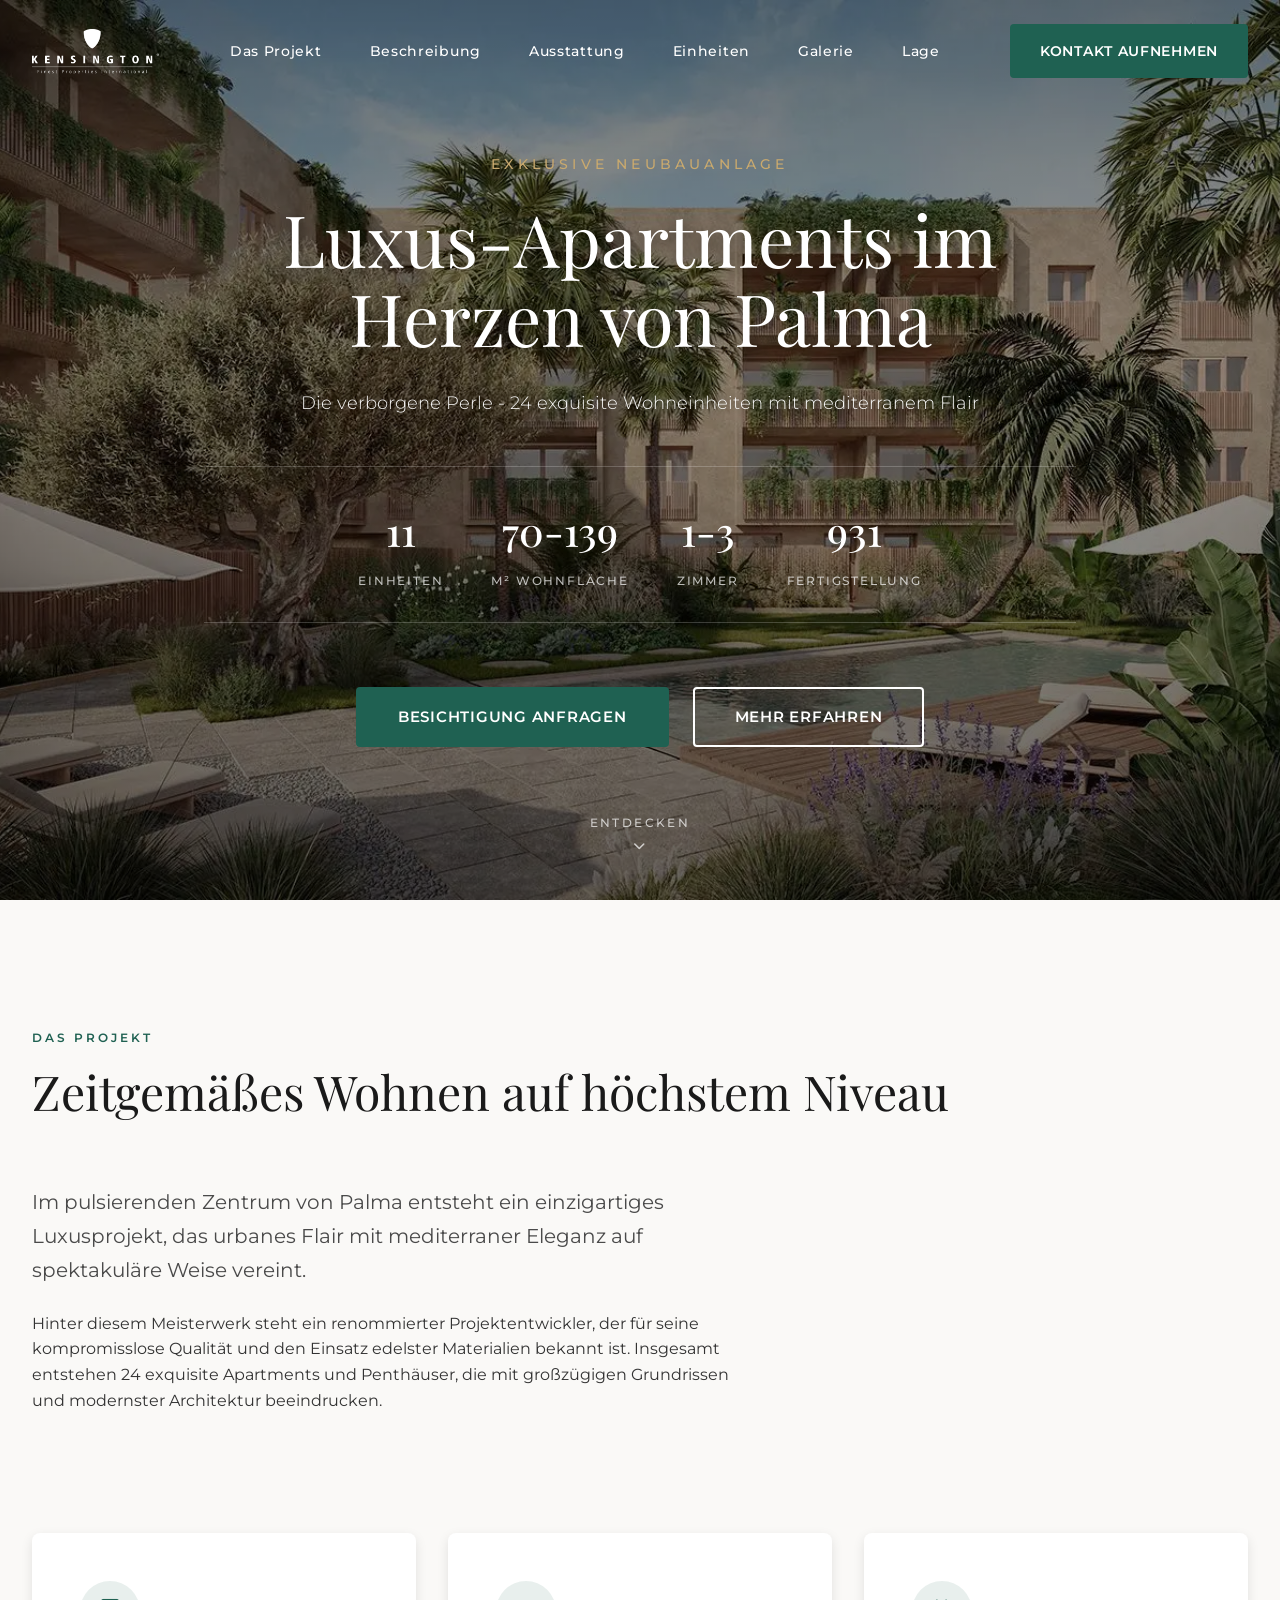
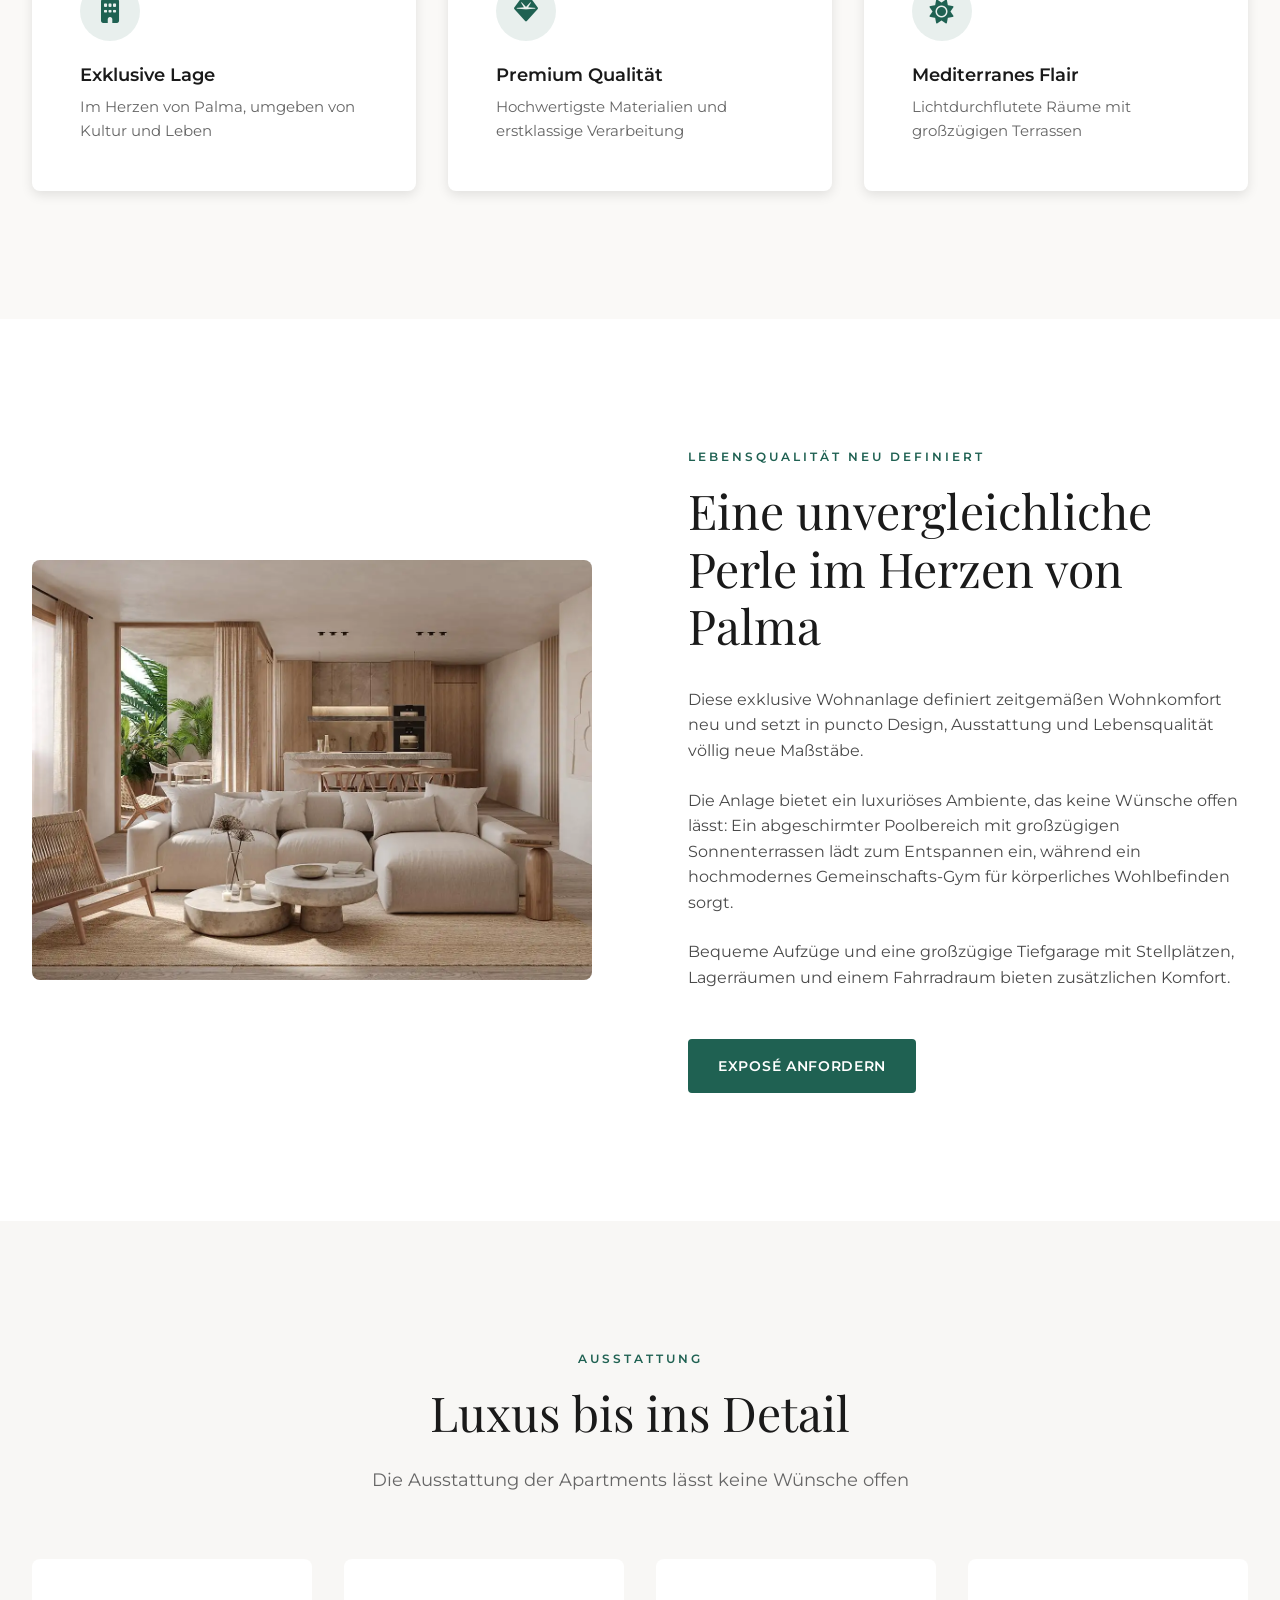
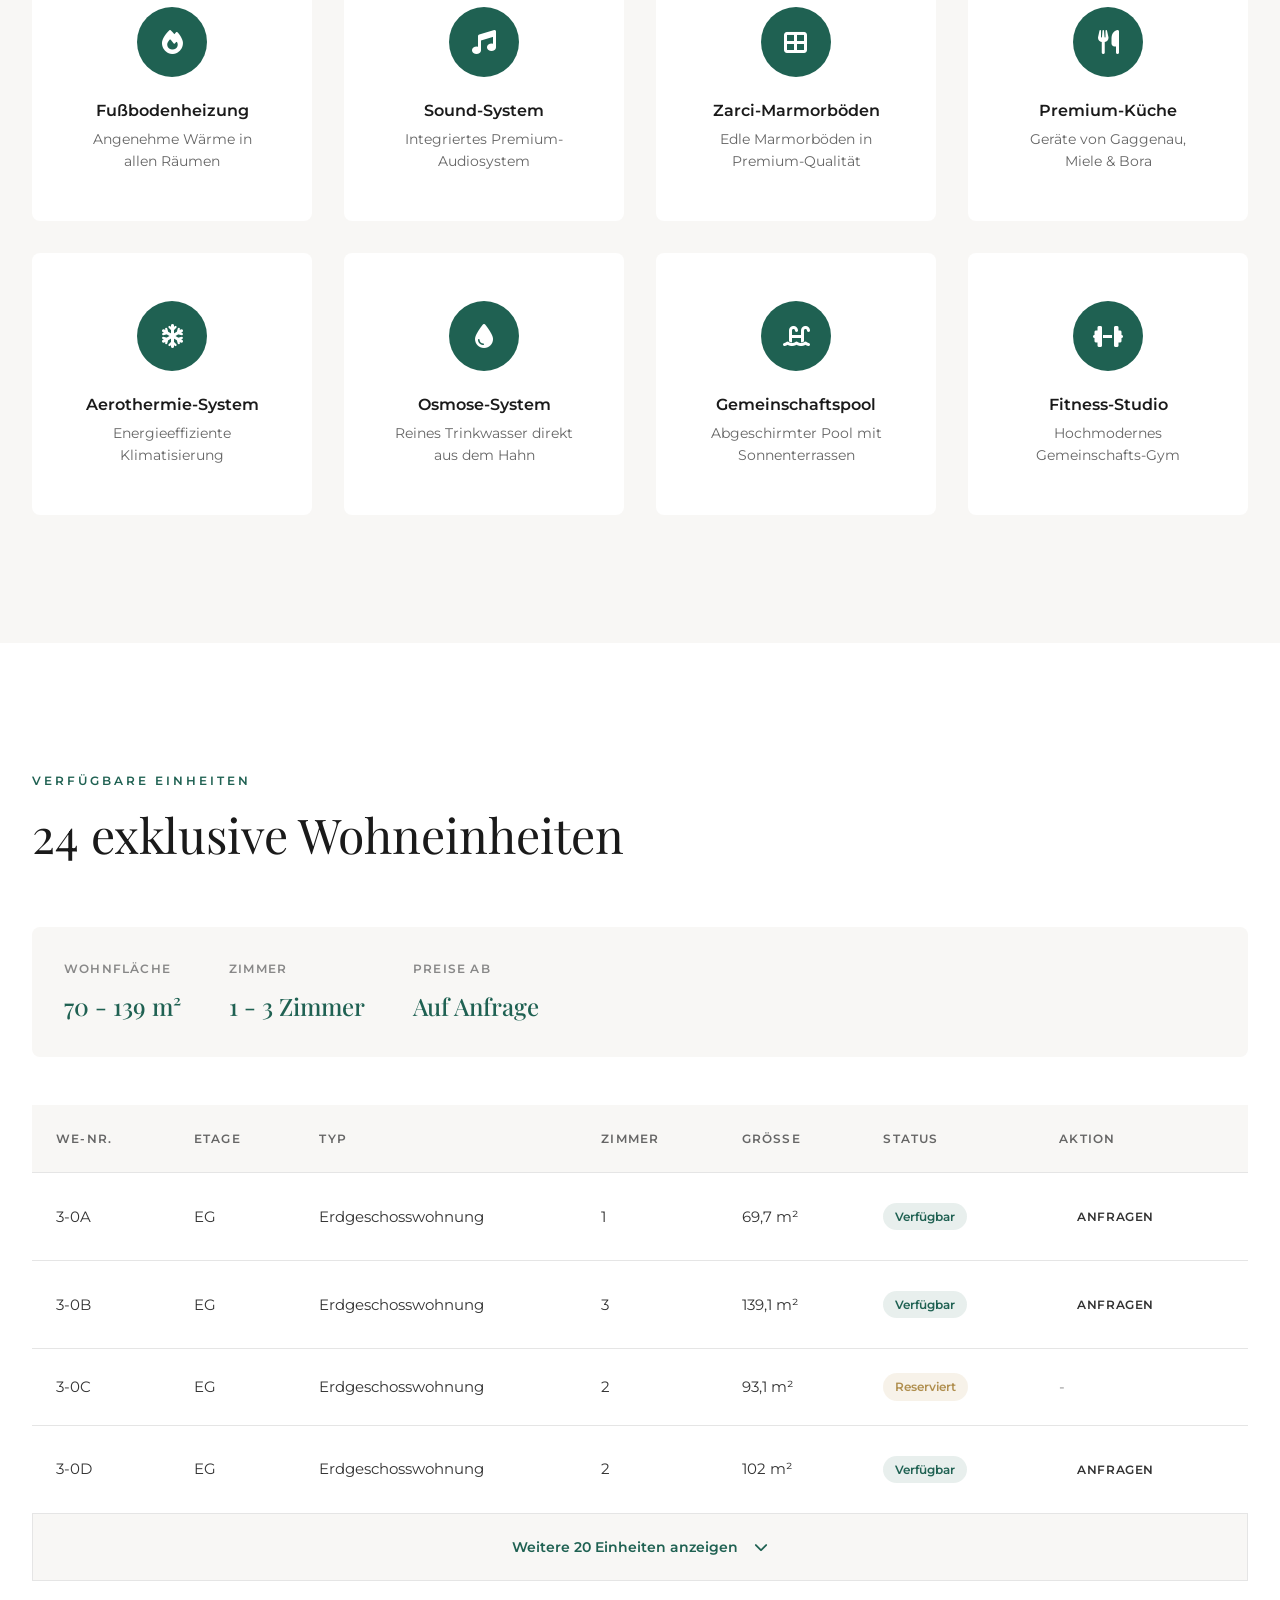
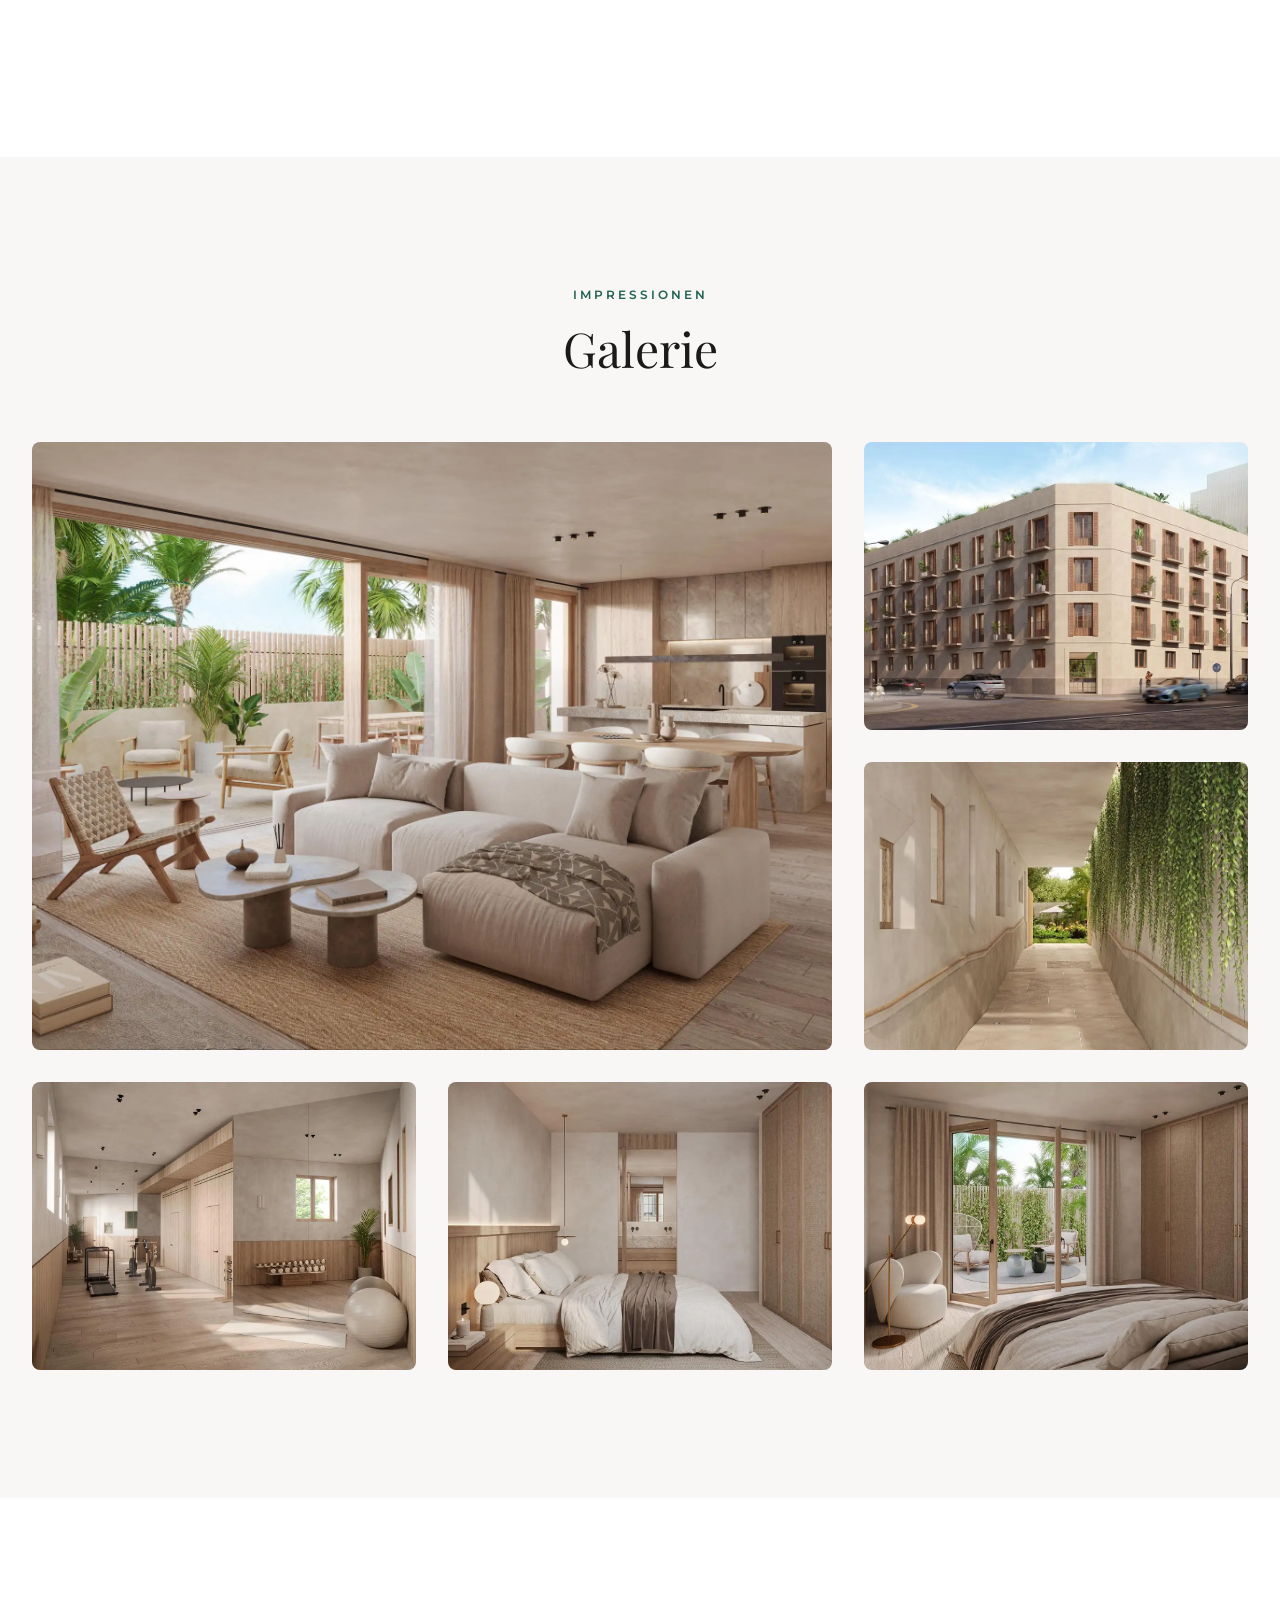
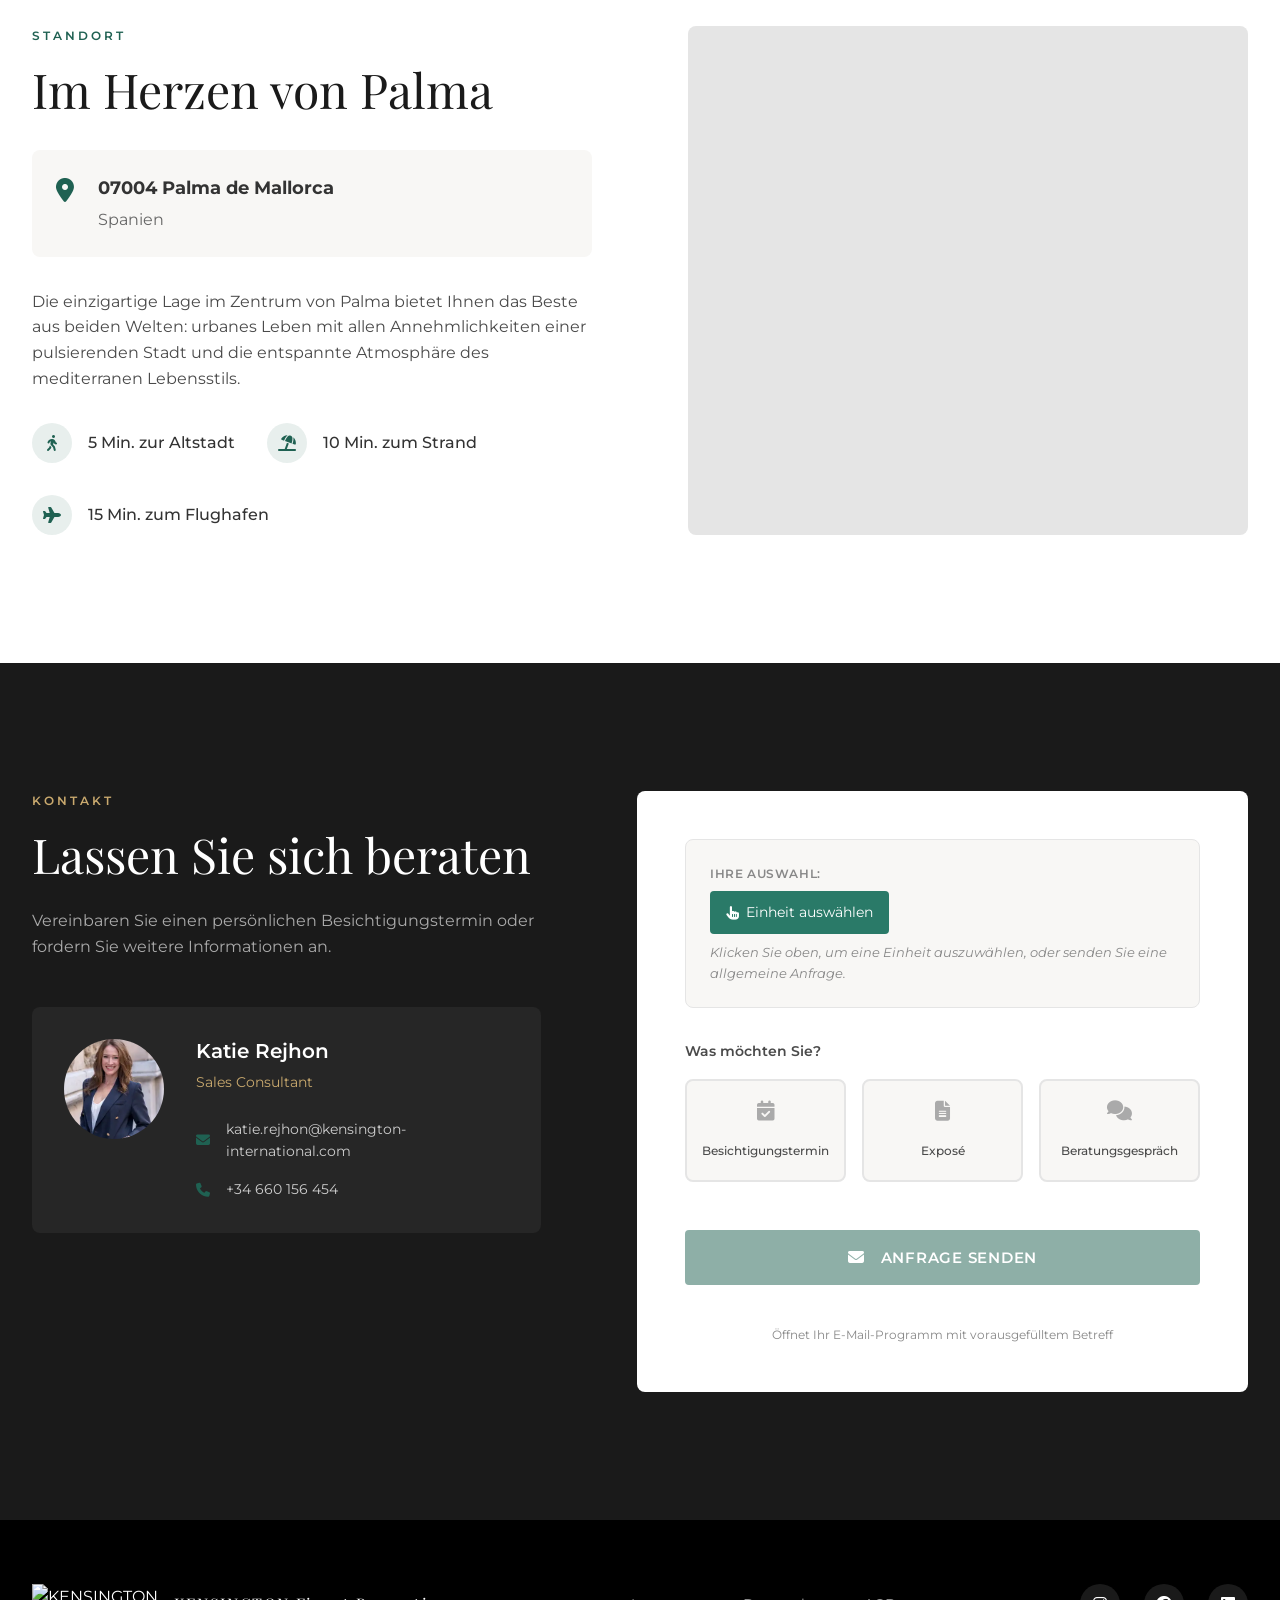
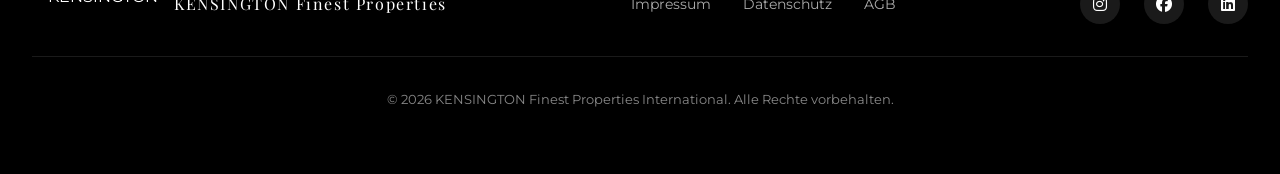
==== commit e28e0c8f: "Add mailto inquiry system and improve readability - Replace contact form with simplified inquiry sys" ====
--- a/Templates/V1/index.html
+++ b/Templates/V1/index.html
@@ -300,13 +300,13 @@
                         <tbody>
                             <!-- Erste 4 Einheiten (immer sichtbar) -->
                             <tr>
-                                <td data-label="WE-Nr.">3-0B</td>
+                                <td data-label="WE-Nr.">3-0A</td>
                                 <td data-label="Etage">EG</td>
                                 <td data-label="Typ">Erdgeschosswohnung</td>
                                 <td data-label="Zimmer">1</td>
                                 <td data-label="Größe">69,7 m²</td>
                                 <td data-label="Status"><span class="status status-available">Verfügbar</span></td>
-                                <td><a href="#kontakt" class="btn btn-small">Anfragen</a></td>
+                                <td><a href="#kontakt" class="btn btn-small btn-inquiry" data-unit="3-0A" data-floor="EG" data-type="Erdgeschosswohnung" data-rooms="1" data-size="69,7 m²">Anfragen</a></td>
                             </tr>
                             <tr>
                                 <td data-label="WE-Nr.">3-0B</td>
@@ -315,10 +315,10 @@
                                 <td data-label="Zimmer">3</td>
                                 <td data-label="Größe">139,1 m²</td>
                                 <td data-label="Status"><span class="status status-available">Verfügbar</span></td>
-                                <td><a href="#kontakt" class="btn btn-small">Anfragen</a></td>
+                                <td><a href="#kontakt" class="btn btn-small btn-inquiry" data-unit="3-0B" data-floor="EG" data-type="Erdgeschosswohnung" data-rooms="3" data-size="139,1 m²">Anfragen</a></td>
                             </tr>
                             <tr>
-                                <td data-label="WE-Nr.">3-0B</td>
+                                <td data-label="WE-Nr.">3-0C</td>
                                 <td data-label="Etage">EG</td>
                                 <td data-label="Typ">Erdgeschosswohnung</td>
                                 <td data-label="Zimmer">2</td>
@@ -327,13 +327,13 @@
                                 <td><span class="text-muted">-</span></td>
                             </tr>
                             <tr>
-                                <td data-label="WE-Nr.">3-0B</td>
+                                <td data-label="WE-Nr.">3-0D</td>
                                 <td data-label="Etage">EG</td>
                                 <td data-label="Typ">Erdgeschosswohnung</td>
                                 <td data-label="Zimmer">2</td>
                                 <td data-label="Größe">102 m²</td>
                                 <td data-label="Status"><span class="status status-available">Verfügbar</span></td>
-                                <td><a href="#kontakt" class="btn btn-small">Anfragen</a></td>
+                                <td><a href="#kontakt" class="btn btn-small btn-inquiry" data-unit="3-0D" data-floor="EG" data-type="Erdgeschosswohnung" data-rooms="2" data-size="102 m²">Anfragen</a></td>
                             </tr>
                         </tbody>
                     </table>
@@ -349,7 +349,7 @@
                         <table class="units-table units-table-continued">
                             <tbody>
                                 <tr>
-                                    <td data-label="WE-Nr.">3-0B</td>
+                                    <td data-label="WE-Nr.">3-0E</td>
                                     <td data-label="Etage">EG</td>
                                     <td data-label="Typ">Erdgeschosswohnung</td>
                                     <td data-label="Zimmer">3</td>
@@ -374,7 +374,7 @@
                                     <td data-label="Zimmer">3</td>
                                     <td data-label="Größe">128,7 m²</td>
                                     <td data-label="Status"><span class="status status-available">Verfügbar</span></td>
-                                    <td><a href="#kontakt" class="btn btn-small">Anfragen</a></td>
+                                    <td><a href="#kontakt" class="btn btn-small btn-inquiry" data-unit="1-1A" data-floor="1. OG" data-type="Etagenwohnung" data-rooms="3" data-size="128,7 m²">Anfragen</a></td>
                                 </tr>
                                 <tr>
                                     <td data-label="WE-Nr.">1-1B</td>
@@ -392,7 +392,7 @@
                                     <td data-label="Zimmer">2</td>
                                     <td data-label="Größe">89,6 m²</td>
                                     <td data-label="Status"><span class="status status-available">Verfügbar</span></td>
-                                    <td><a href="#kontakt" class="btn btn-small">Anfragen</a></td>
+                                    <td><a href="#kontakt" class="btn btn-small btn-inquiry" data-unit="2-1B" data-floor="1. OG" data-type="Etagenwohnung" data-rooms="2" data-size="89,6 m²">Anfragen</a></td>
                                 </tr>
                                 <tr>
                                     <td data-label="WE-Nr.">2-1C</td>
@@ -419,7 +419,7 @@
                                     <td data-label="Zimmer">2</td>
                                     <td data-label="Größe">111,8 m²</td>
                                     <td data-label="Status"><span class="status status-available">Verfügbar</span></td>
-                                    <td><a href="#kontakt" class="btn btn-small">Anfragen</a></td>
+                                    <td><a href="#kontakt" class="btn btn-small btn-inquiry" data-unit="3-1A" data-floor="1. OG" data-type="Etagenwohnung" data-rooms="2" data-size="111,8 m²">Anfragen</a></td>
                                 </tr>
                                 <!-- 2. Obergeschoss -->
                                 <tr>
@@ -429,7 +429,7 @@
                                     <td data-label="Zimmer">3</td>
                                     <td data-label="Größe">124,3 m²</td>
                                     <td data-label="Status"><span class="status status-available">Verfügbar</span></td>
-                                    <td><a href="#kontakt" class="btn btn-small">Anfragen</a></td>
+                                    <td><a href="#kontakt" class="btn btn-small btn-inquiry" data-unit="2-2A" data-floor="2. OG" data-type="Etagenwohnung" data-rooms="3" data-size="124,3 m²">Anfragen</a></td>
                                 </tr>
                                 <tr>
                                     <td data-label="WE-Nr.">1-2A</td>
@@ -438,7 +438,7 @@
                                     <td data-label="Zimmer">3</td>
                                     <td data-label="Größe">128,7 m²</td>
                                     <td data-label="Status"><span class="status status-available">Verfügbar</span></td>
-                                    <td><a href="#kontakt" class="btn btn-small">Anfragen</a></td>
+                                    <td><a href="#kontakt" class="btn btn-small btn-inquiry" data-unit="1-2A" data-floor="2. OG" data-type="Etagenwohnung" data-rooms="3" data-size="128,7 m²">Anfragen</a></td>
                                 </tr>
                                 <tr>
                                     <td data-label="WE-Nr.">1-2B</td>
@@ -447,7 +447,7 @@
                                     <td data-label="Zimmer">2</td>
                                     <td data-label="Größe">95,9 m²</td>
                                     <td data-label="Status"><span class="status status-available">Verfügbar</span></td>
-                                    <td><a href="#kontakt" class="btn btn-small">Anfragen</a></td>
+                                    <td><a href="#kontakt" class="btn btn-small btn-inquiry" data-unit="1-2B" data-floor="2. OG" data-type="Etagenwohnung" data-rooms="2" data-size="95,9 m²">Anfragen</a></td>
                                 </tr>
                                 <tr>
                                     <td data-label="WE-Nr.">2-2B</td>
@@ -456,7 +456,7 @@
                                     <td data-label="Zimmer">2</td>
                                     <td data-label="Größe">94,3 m²</td>
                                     <td data-label="Status"><span class="status status-available">Verfügbar</span></td>
-                                    <td><a href="#kontakt" class="btn btn-small">Anfragen</a></td>
+                                    <td><a href="#kontakt" class="btn btn-small btn-inquiry" data-unit="2-2B" data-floor="2. OG" data-type="Etagenwohnung" data-rooms="2" data-size="94,3 m²">Anfragen</a></td>
                                 </tr>
                                 <tr>
                                     <td data-label="WE-Nr.">3-2A</td>
@@ -465,7 +465,7 @@
                                     <td data-label="Zimmer">3</td>
                                     <td data-label="Größe">113,9 m²</td>
                                     <td data-label="Status"><span class="status status-available">Verfügbar</span></td>
-                                    <td><a href="#kontakt" class="btn btn-small">Anfragen</a></td>
+                                    <td><a href="#kontakt" class="btn btn-small btn-inquiry" data-unit="3-2A" data-floor="2. OG" data-type="Etagenwohnung" data-rooms="3" data-size="113,9 m²">Anfragen</a></td>
                                 </tr>
                                 <tr>
                                     <td data-label="WE-Nr.">3-2B</td>
@@ -474,7 +474,7 @@
                                     <td data-label="Zimmer">2</td>
                                     <td data-label="Größe">111,8 m²</td>
                                     <td data-label="Status"><span class="status status-available">Verfügbar</span></td>
-                                    <td><a href="#kontakt" class="btn btn-small">Anfragen</a></td>
+                                    <td><a href="#kontakt" class="btn btn-small btn-inquiry" data-unit="3-2B" data-floor="2. OG" data-type="Etagenwohnung" data-rooms="2" data-size="111,8 m²">Anfragen</a></td>
                                 </tr>
                                 <!-- 3. Obergeschoss (Penthouses) -->
                                 <tr>
@@ -484,7 +484,7 @@
                                     <td data-label="Zimmer">3</td>
                                     <td data-label="Größe">128,7 m²</td>
                                     <td data-label="Status"><span class="status status-available">Verfügbar</span></td>
-                                    <td><a href="#kontakt" class="btn btn-small">Anfragen</a></td>
+                                    <td><a href="#kontakt" class="btn btn-small btn-inquiry" data-unit="1-3A" data-floor="3. OG" data-type="Penthouse" data-rooms="3" data-size="128,7 m²">Anfragen</a></td>
                                 </tr>
                                 <tr>
                                     <td data-label="WE-Nr.">1-3B</td>
@@ -502,7 +502,7 @@
                                     <td data-label="Zimmer">3</td>
                                     <td data-label="Größe">123,9 m²</td>
                                     <td data-label="Status"><span class="status status-available">Verfügbar</span></td>
-                                    <td><a href="#kontakt" class="btn btn-small">Anfragen</a></td>
+                                    <td><a href="#kontakt" class="btn btn-small btn-inquiry" data-unit="2-3A" data-floor="3. OG" data-type="Penthouse" data-rooms="3" data-size="123,9 m²">Anfragen</a></td>
                                 </tr>
                                 <tr>
                                     <td data-label="WE-Nr.">2-3B</td>
@@ -511,16 +511,16 @@
                                     <td data-label="Zimmer">2</td>
                                     <td data-label="Größe">94,3 m²</td>
                                     <td data-label="Status"><span class="status status-available">Verfügbar</span></td>
-                                    <td><a href="#kontakt" class="btn btn-small">Anfragen</a></td>
-                                </tr>
-                                <tr>
-                                    <td data-label="WE-Nr.">2-3B</td>
+                                    <td><a href="#kontakt" class="btn btn-small btn-inquiry" data-unit="2-3B" data-floor="3. OG" data-type="Penthouse" data-rooms="2" data-size="94,3 m²">Anfragen</a></td>
+                                </tr>
+                                <tr>
+                                    <td data-label="WE-Nr.">2-3C</td>
                                     <td data-label="Etage">3. OG</td>
                                     <td data-label="Typ">Penthouse</td>
                                     <td data-label="Zimmer">3</td>
                                     <td data-label="Größe">113,9 m²</td>
                                     <td data-label="Status"><span class="status status-available">Verfügbar</span></td>
-                                    <td><a href="#kontakt" class="btn btn-small">Anfragen</a></td>
+                                    <td><a href="#kontakt" class="btn btn-small btn-inquiry" data-unit="2-3C" data-floor="3. OG" data-type="Penthouse" data-rooms="3" data-size="113,9 m²">Anfragen</a></td>
                                 </tr>
                                 <tr>
                                     <td data-label="WE-Nr.">3-3B</td>
@@ -529,7 +529,7 @@
                                     <td data-label="Zimmer">2</td>
                                     <td data-label="Größe">111,8 m²</td>
                                     <td data-label="Status"><span class="status status-available">Verfügbar</span></td>
-                                    <td><a href="#kontakt" class="btn btn-small">Anfragen</a></td>
+                                    <td><a href="#kontakt" class="btn btn-small btn-inquiry" data-unit="3-3B" data-floor="3. OG" data-type="Penthouse" data-rooms="2" data-size="111,8 m²">Anfragen</a></td>
                                 </tr>
                             </tbody>
                         </table>
@@ -648,41 +648,57 @@
                     </div>
 
                     <div class="contact-form-wrapper">
-                        <form class="contact-form" id="contact-form">
-                            <div class="form-group">
-                                <label for="name">Name *</label>
-                                <input type="text" id="name" name="name" required>
-                            </div>
-                            <div class="form-row">
-                                <div class="form-group">
-                                    <label for="email">E-Mail *</label>
-                                    <input type="email" id="email" name="email" required>
+                        <div class="inquiry-box" id="inquiry-box">
+                            <!-- Gewählte Einheit -->
+                            <div class="inquiry-unit" id="inquiry-unit">
+                                <div class="inquiry-unit-label">Ihre Auswahl:</div>
+                                <div class="inquiry-unit-details" id="inquiry-unit-details">
+                                    <a href="#einheiten" class="unit-badge unit-badge-link" id="unit-badge">
+                                        <i class="fas fa-hand-pointer"></i>
+                                        Einheit auswählen
+                                    </a>
+                                    <button class="unit-clear" id="unit-clear" style="display: none;">
+                                        <i class="fas fa-times"></i>
+                                    </button>
                                 </div>
-                                <div class="form-group">
-                                    <label for="phone">Telefon</label>
-                                    <input type="tel" id="phone" name="phone">
+                                <p class="inquiry-unit-hint" id="inquiry-unit-hint">Klicken Sie oben, um eine Einheit auszuwählen, oder senden Sie eine allgemeine Anfrage.</p>
+                            </div>
+
+                            <!-- Interesse auswählen -->
+                            <div class="inquiry-interest">
+                                <label class="inquiry-label">Was möchten Sie?</label>
+                                <div class="interest-options" id="interest-options">
+                                    <label class="interest-option">
+                                        <input type="radio" name="interest" value="Besichtigungstermin">
+                                        <span class="interest-btn">
+                                            <i class="fas fa-calendar-check"></i>
+                                            Besichtigungstermin
+                                        </span>
+                                    </label>
+                                    <label class="interest-option">
+                                        <input type="radio" name="interest" value="Exposé">
+                                        <span class="interest-btn">
+                                            <i class="fas fa-file-alt"></i>
+                                            Exposé
+                                        </span>
+                                    </label>
+                                    <label class="interest-option">
+                                        <input type="radio" name="interest" value="Beratungsgespräch">
+                                        <span class="interest-btn">
+                                            <i class="fas fa-comments"></i>
+                                            Beratungsgespräch
+                                        </span>
+                                    </label>
                                 </div>
                             </div>
-                            <div class="form-group">
-                                <label for="interest">Interesse an *</label>
-                                <select id="interest" name="interest" required>
-                                    <option value="">Bitte wählen</option>
-                                    <option value="besichtigung">Besichtigungstermin</option>
-                                    <option value="expose">Exposé zusenden</option>
-                                    <option value="beratung">Beratungsgespräch</option>
-                                    <option value="sonstiges">Sonstiges</option>
-                                </select>
-                            </div>
-                            <div class="form-group">
-                                <label for="message">Nachricht</label>
-                                <textarea id="message" name="message" rows="4"></textarea>
-                            </div>
-                            <div class="form-group form-checkbox">
-                                <input type="checkbox" id="privacy" name="privacy" required>
-                                <label for="privacy">Ich stimme der Verarbeitung meiner Daten gemäß der Datenschutzerklärung zu. *</label>
-                            </div>
-                            <button type="submit" class="btn btn-primary btn-large btn-full">Anfrage senden</button>
-                        </form>
+
+                            <!-- Anfrage senden Button -->
+                            <button class="btn btn-primary btn-large btn-full" id="send-inquiry" disabled>
+                                <i class="fas fa-envelope"></i>
+                                Anfrage senden
+                            </button>
+                            <p class="inquiry-note">Öffnet Ihr E-Mail-Programm mit vorausgefülltem Betreff</p>
+                        </div>
                     </div>
                 </div>
             </div>
--- a/Templates/V1/assets/css/style.css
+++ b/Templates/V1/assets/css/style.css
@@ -199,9 +199,9 @@
     height: 100%;
     background: linear-gradient(
         to bottom,
-        rgba(0, 0, 0, 0.5) 0%,
-        rgba(0, 0, 0, 0.3) 50%,
-        rgba(0, 0, 0, 0.6) 100%
+        rgba(0, 0, 0, 0.6) 0%,
+        rgba(0, 0, 0, 0.5) 50%,
+        rgba(0, 0, 0, 0.7) 100%
     );
 }
 
@@ -235,6 +235,8 @@
     transform: translateY(30px);
     animation: fadeInUp 1s ease forwards;
     animation-delay: 1s;
+    text-shadow: 0 2px 20px rgba(0, 0, 0, 0.5);
+    color: var(--color-white);
 }
 
 .splash-location {
@@ -558,9 +560,9 @@
     height: 100%;
     background: linear-gradient(
         to bottom,
-        rgba(0, 0, 0, 0.4) 0%,
-        rgba(0, 0, 0, 0.2) 40%,
-        rgba(0, 0, 0, 0.5) 100%
+        rgba(0, 0, 0, 0.55) 0%,
+        rgba(0, 0, 0, 0.4) 40%,
+        rgba(0, 0, 0, 0.6) 100%
     );
 }
 
@@ -589,6 +591,7 @@
     line-height: 1.1;
     margin-bottom: var(--space-lg);
     color: var(--color-white);
+    text-shadow: 0 2px 15px rgba(0, 0, 0, 0.4);
 }
 
 .hero-subtitle {
@@ -597,7 +600,8 @@
     line-height: 1.6;
     max-width: 700px;
     margin: 0 auto var(--space-xl);
-    opacity: 0.9;
+    opacity: 0.95;
+    text-shadow: 0 1px 8px rgba(0, 0, 0, 0.3);
 }
 
 .hero-stats {
@@ -1466,6 +1470,213 @@
 }
 
 /* =====================================================
+   Inquiry Box (mailto System)
+   ===================================================== */
+.inquiry-box {
+    display: flex;
+    flex-direction: column;
+    gap: var(--space-lg);
+}
+
+.inquiry-unit {
+    padding: var(--space-md);
+    background-color: var(--bg-light);
+    border-radius: var(--radius-md);
+    border: 1px solid var(--color-gray-200);
+}
+
+.inquiry-unit-label {
+    font-size: 0.75rem;
+    font-weight: 600;
+    text-transform: uppercase;
+    letter-spacing: 0.05em;
+    color: var(--color-gray-500);
+    margin-bottom: var(--space-xs);
+}
+
+.inquiry-unit-details {
+    display: flex;
+    align-items: center;
+    gap: var(--space-sm);
+    flex-wrap: wrap;
+}
+
+.unit-badge {
+    display: inline-flex;
+    align-items: center;
+    gap: 0.5rem;
+    padding: 0.625rem 1rem;
+    background-color: var(--color-gray-200);
+    border-radius: var(--radius-sm);
+    font-size: 0.875rem;
+    color: var(--color-gray-600);
+    transition: var(--transition-base);
+    text-decoration: none;
+}
+
+.unit-badge.unit-badge-link {
+    background-color: var(--color-primary-light);
+    color: var(--color-white);
+    cursor: pointer;
+}
+
+.unit-badge.unit-badge-link:hover {
+    background-color: var(--color-primary);
+    transform: translateY(-1px);
+}
+
+.unit-badge.unit-badge-link i {
+    font-size: 0.875rem;
+}
+
+.unit-badge.unit-selected {
+    background-color: var(--color-primary);
+    color: var(--color-white);
+    cursor: default;
+}
+
+.unit-badge.unit-selected strong {
+    font-weight: 600;
+}
+
+.unit-clear {
+    display: inline-flex;
+    align-items: center;
+    justify-content: center;
+    width: 28px;
+    height: 28px;
+    background-color: var(--color-gray-300);
+    border: none;
+    border-radius: var(--radius-full);
+    color: var(--color-gray-700);
+    cursor: pointer;
+    transition: var(--transition-base);
+}
+
+.unit-clear:hover {
+    background-color: var(--color-gray-400);
+    color: var(--color-gray-900);
+}
+
+.inquiry-unit-hint {
+    font-size: 0.8125rem;
+    color: var(--color-gray-500);
+    margin-top: var(--space-xs);
+    font-style: italic;
+}
+
+.inquiry-interest {
+    display: flex;
+    flex-direction: column;
+    gap: var(--space-sm);
+}
+
+.inquiry-label {
+    font-size: 0.875rem;
+    font-weight: 600;
+    color: var(--color-gray-700);
+}
+
+.interest-options {
+    display: flex;
+    flex-direction: column;
+    gap: var(--space-sm);
+}
+
+.interest-option {
+    cursor: pointer;
+}
+
+.interest-option input {
+    position: absolute;
+    opacity: 0;
+    pointer-events: none;
+}
+
+.interest-btn {
+    display: flex;
+    align-items: center;
+    gap: var(--space-sm);
+    padding: 1rem 1.5rem;
+    background-color: var(--bg-light);
+    border: 2px solid var(--color-gray-200);
+    border-radius: var(--radius-md);
+    font-size: 0.8125rem;
+    font-weight: 500;
+    color: var(--color-gray-700);
+    transition: var(--transition-base);
+}
+
+.interest-btn i {
+    font-size: 1.125rem;
+    color: var(--color-gray-400);
+    transition: var(--transition-base);
+}
+
+.interest-option:hover .interest-btn {
+    border-color: var(--color-primary-light);
+    background-color: var(--color-white);
+}
+
+.interest-option input:checked + .interest-btn {
+    border-color: var(--color-primary);
+    background-color: rgba(var(--color-primary-rgb), 0.05);
+    color: var(--color-primary);
+}
+
+.interest-option input:checked + .interest-btn i {
+    color: var(--color-primary);
+}
+
+#send-inquiry {
+    display: flex;
+    align-items: center;
+    justify-content: center;
+    gap: var(--space-sm);
+    margin-top: var(--space-sm);
+}
+
+#send-inquiry:disabled {
+    opacity: 0.5;
+    cursor: not-allowed;
+}
+
+#send-inquiry i {
+    font-size: 1rem;
+}
+
+.inquiry-note {
+    text-align: center;
+    font-size: 0.75rem;
+    color: var(--color-gray-500);
+    margin-top: var(--space-xs);
+}
+
+@media (min-width: 640px) {
+    .interest-options {
+        flex-direction: row;
+        flex-wrap: wrap;
+    }
+
+    .interest-option {
+        flex: 1;
+        min-width: 120px;
+    }
+
+    .interest-btn {
+        flex-direction: column;
+        text-align: center;
+        padding: 1.25rem 0.75rem;
+        font-size: 0.75rem;
+    }
+
+    .interest-btn i {
+        font-size: 1.25rem;
+        margin-bottom: 0.25rem;
+    }
+}
+
+/* =====================================================
    Footer
    ===================================================== */
 .footer {
